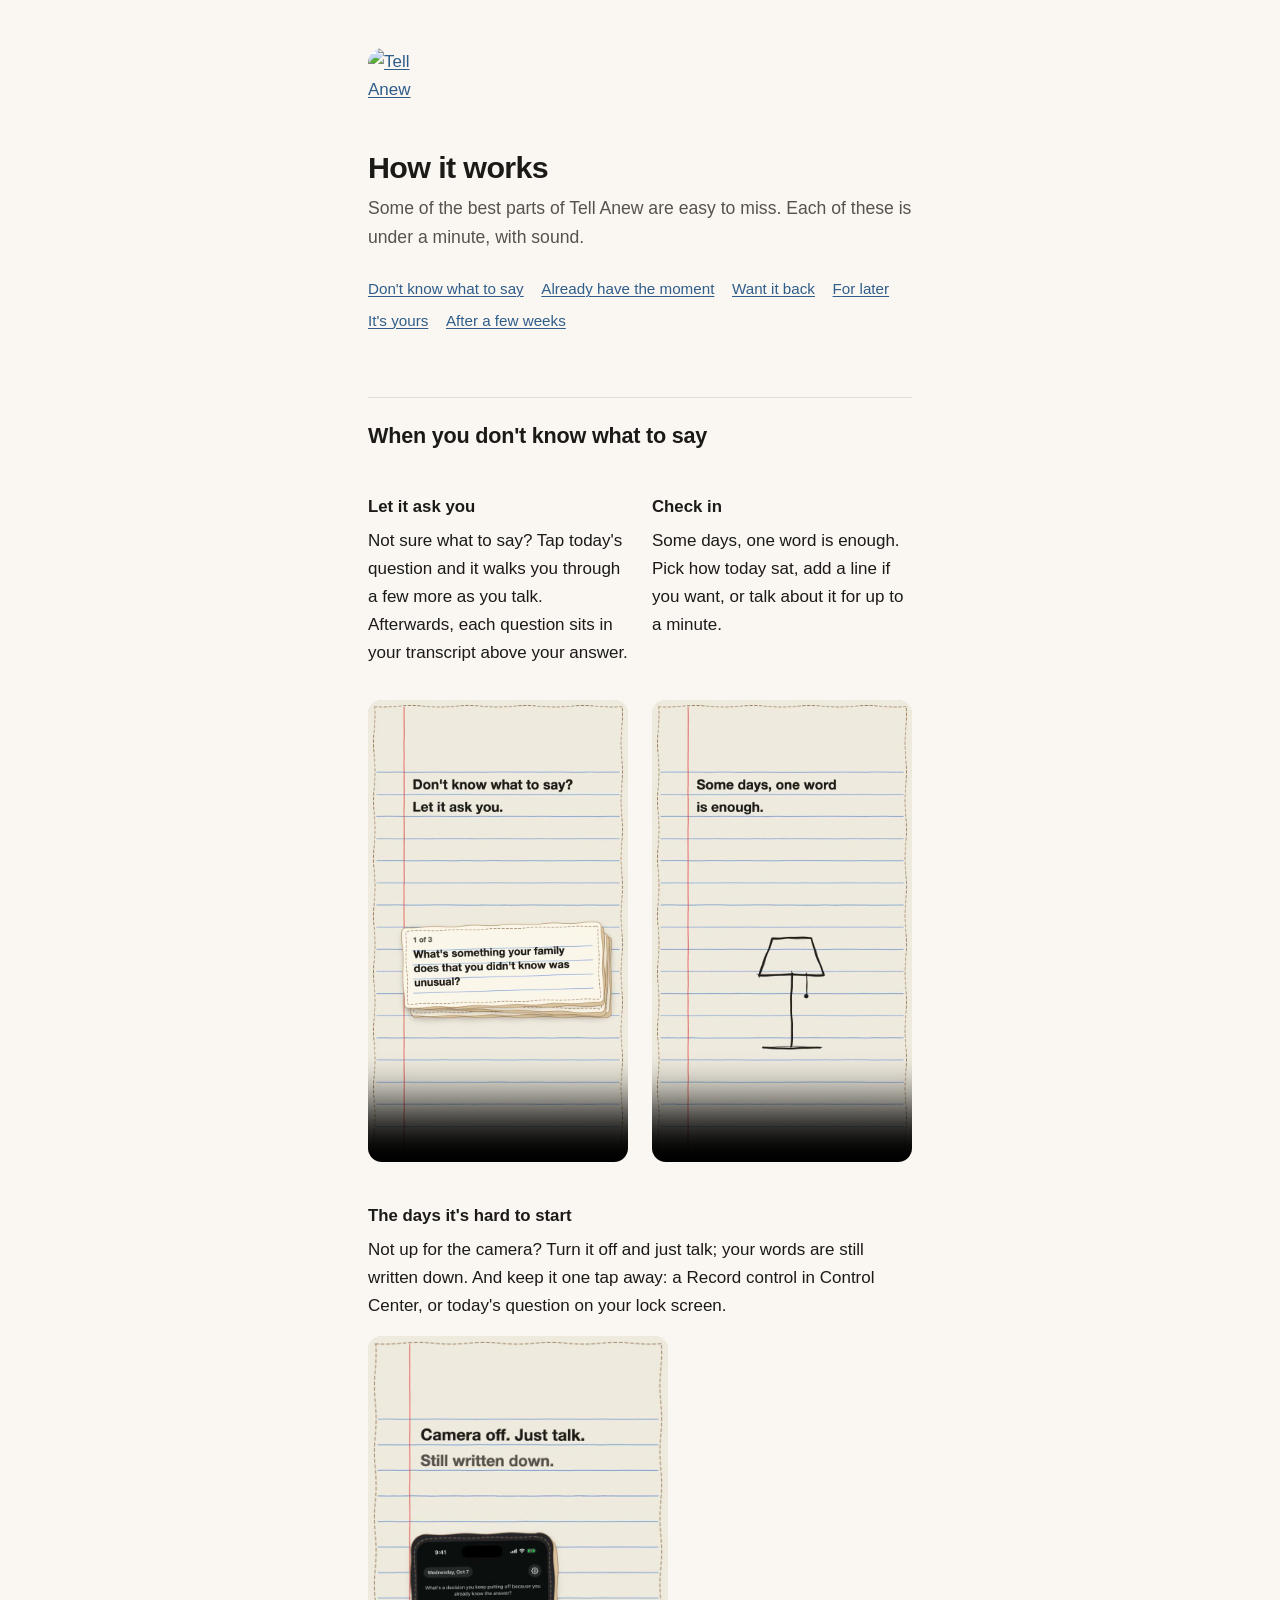
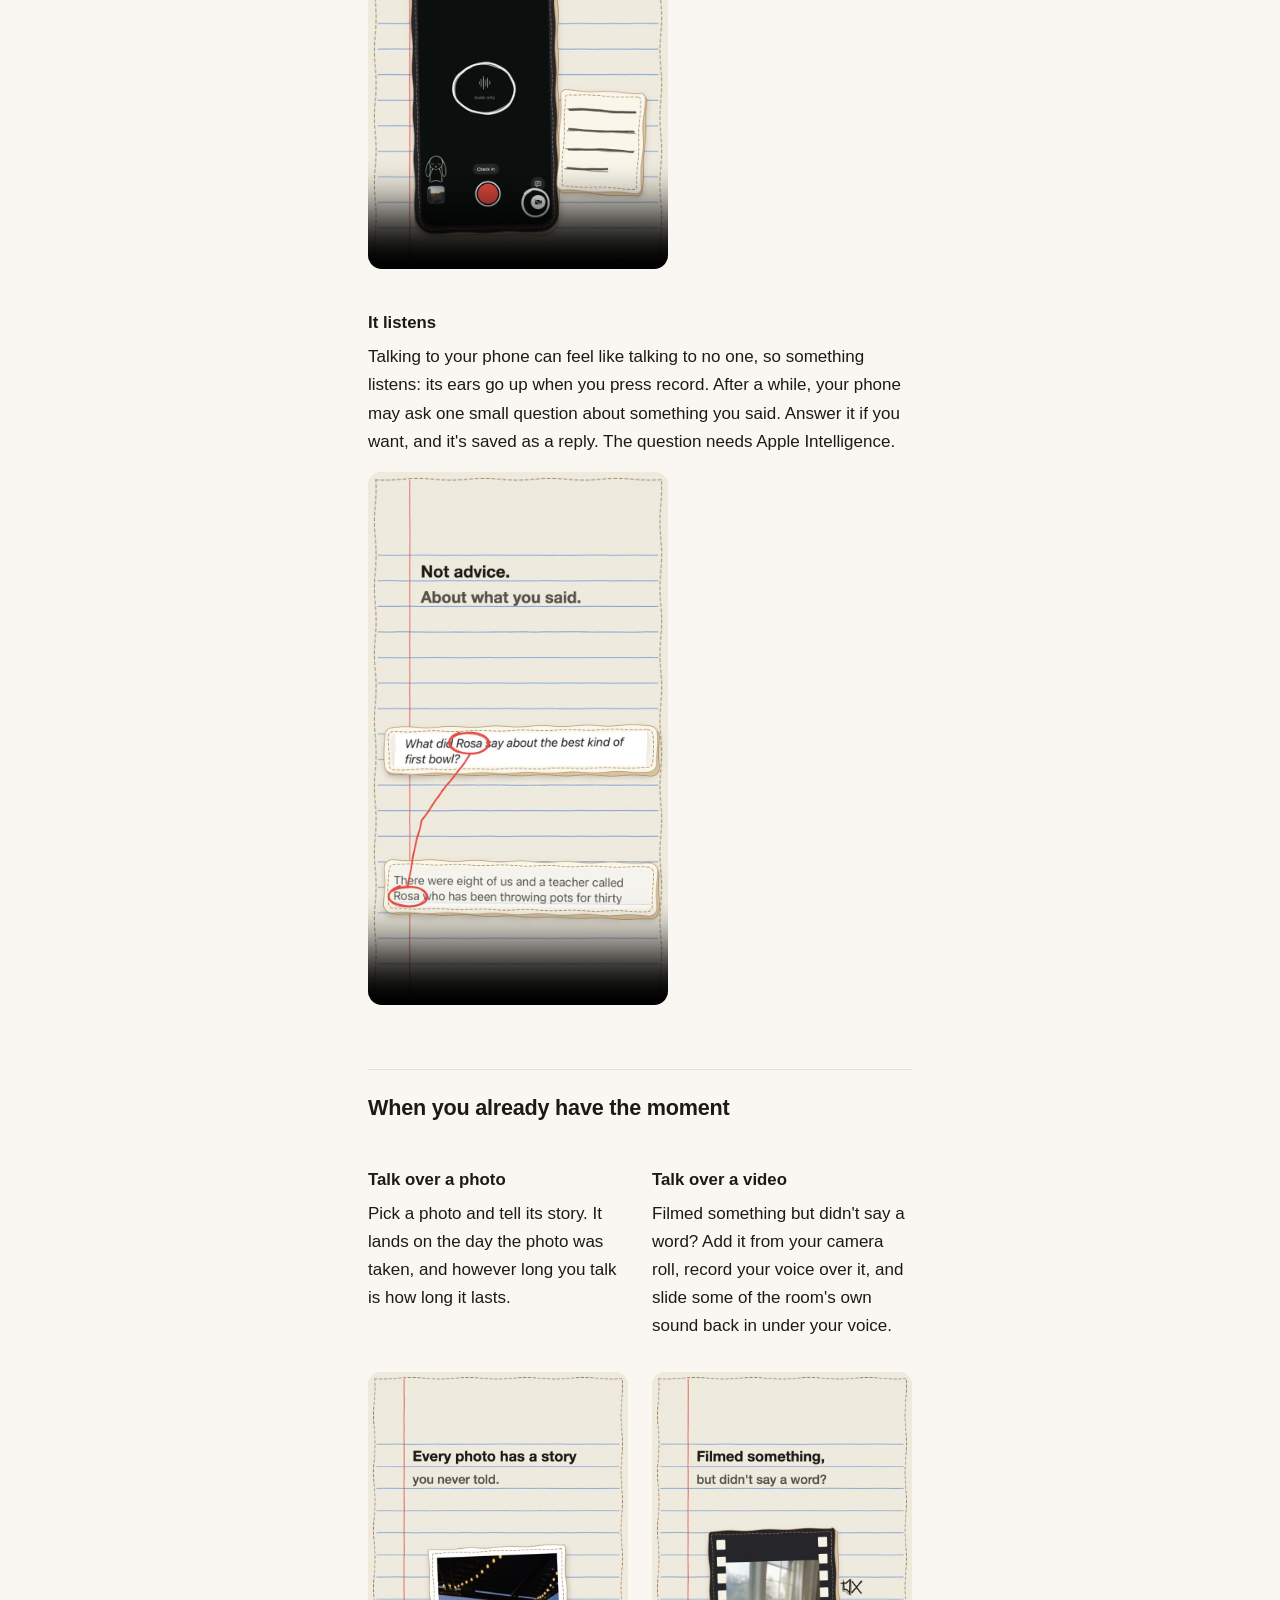
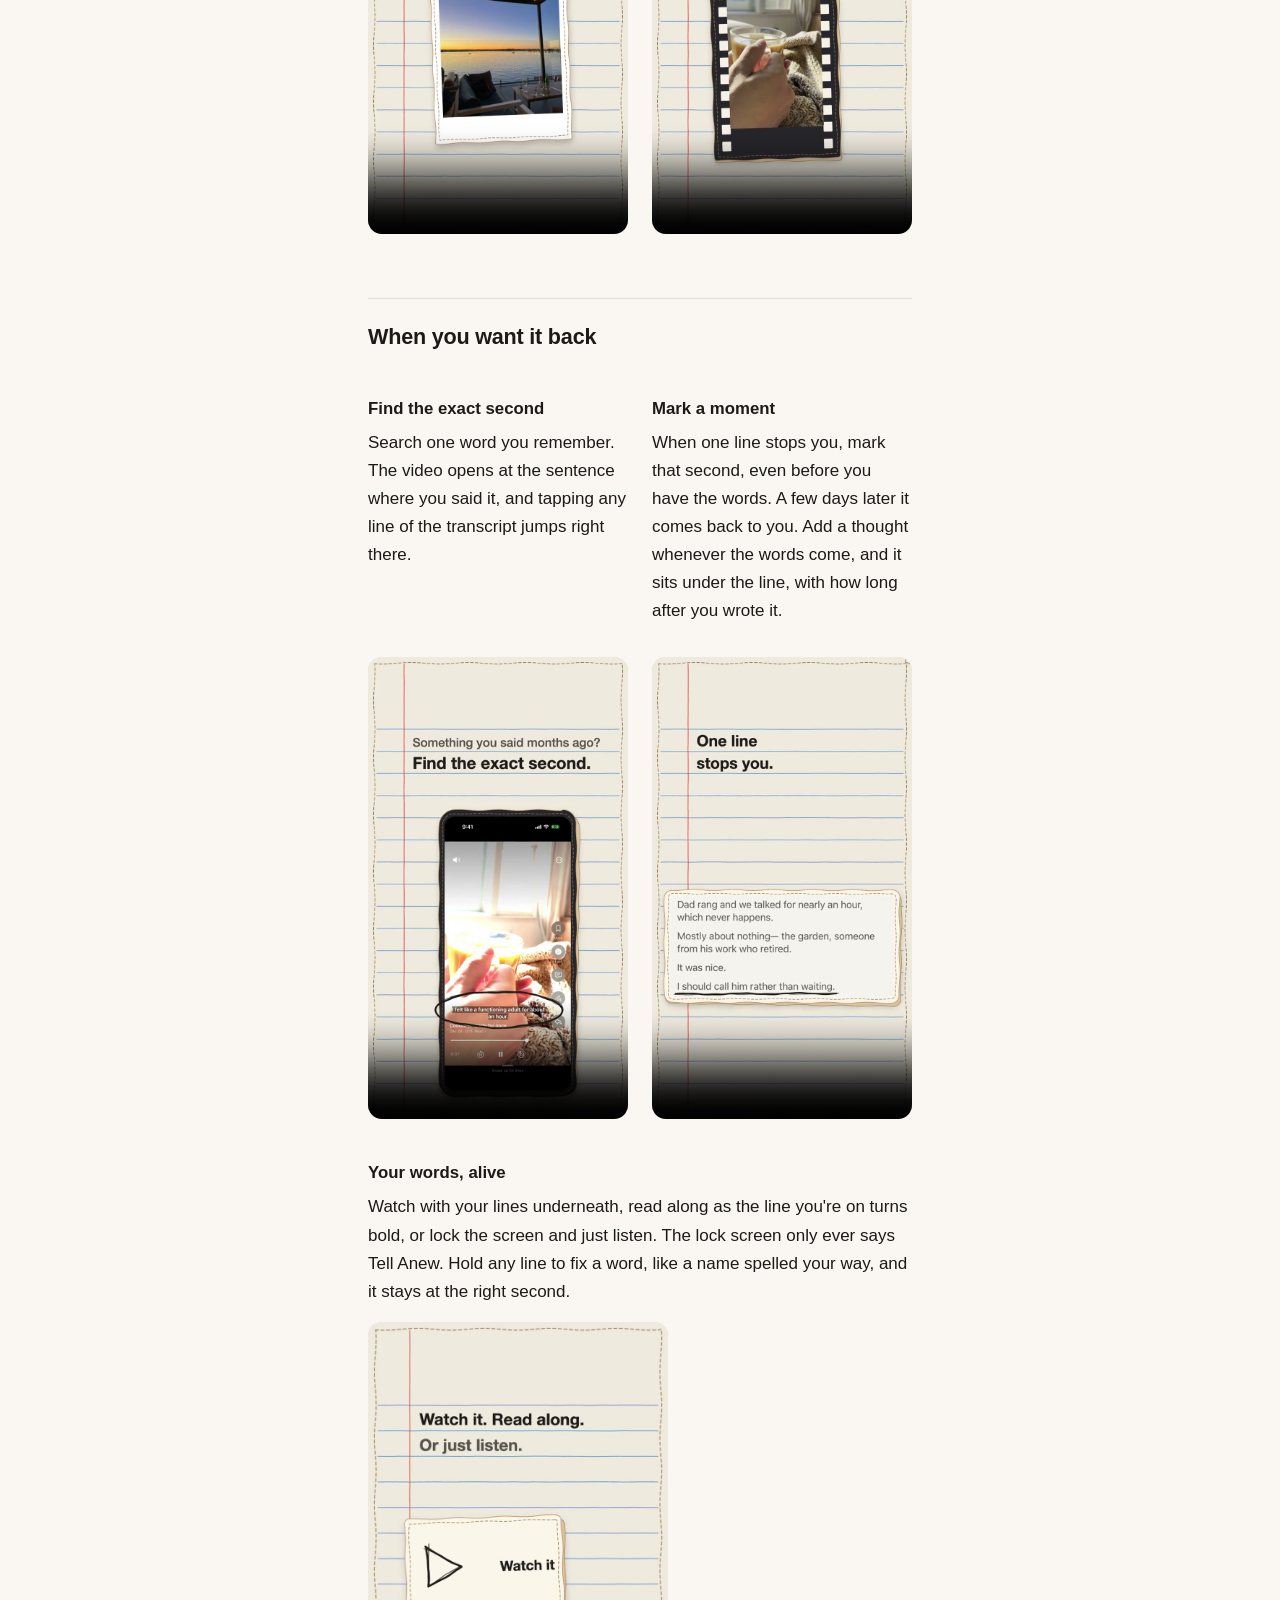
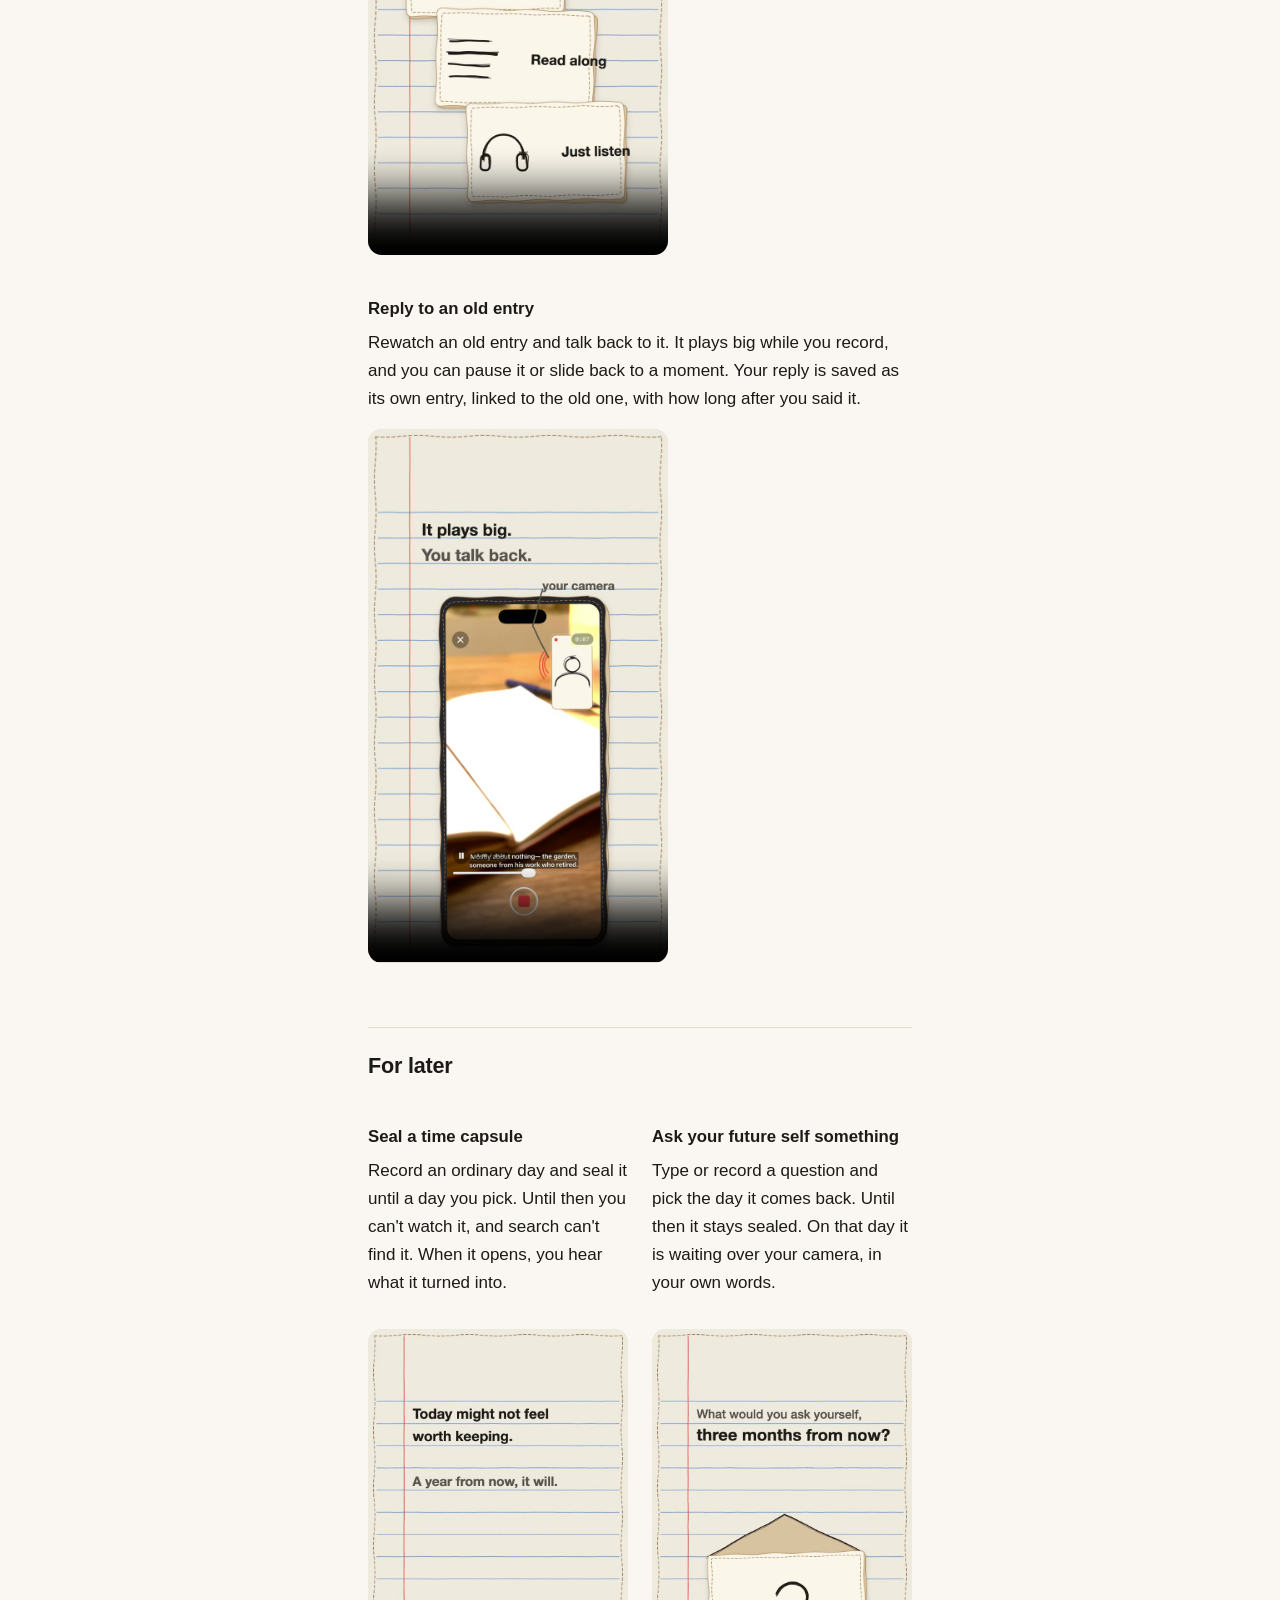
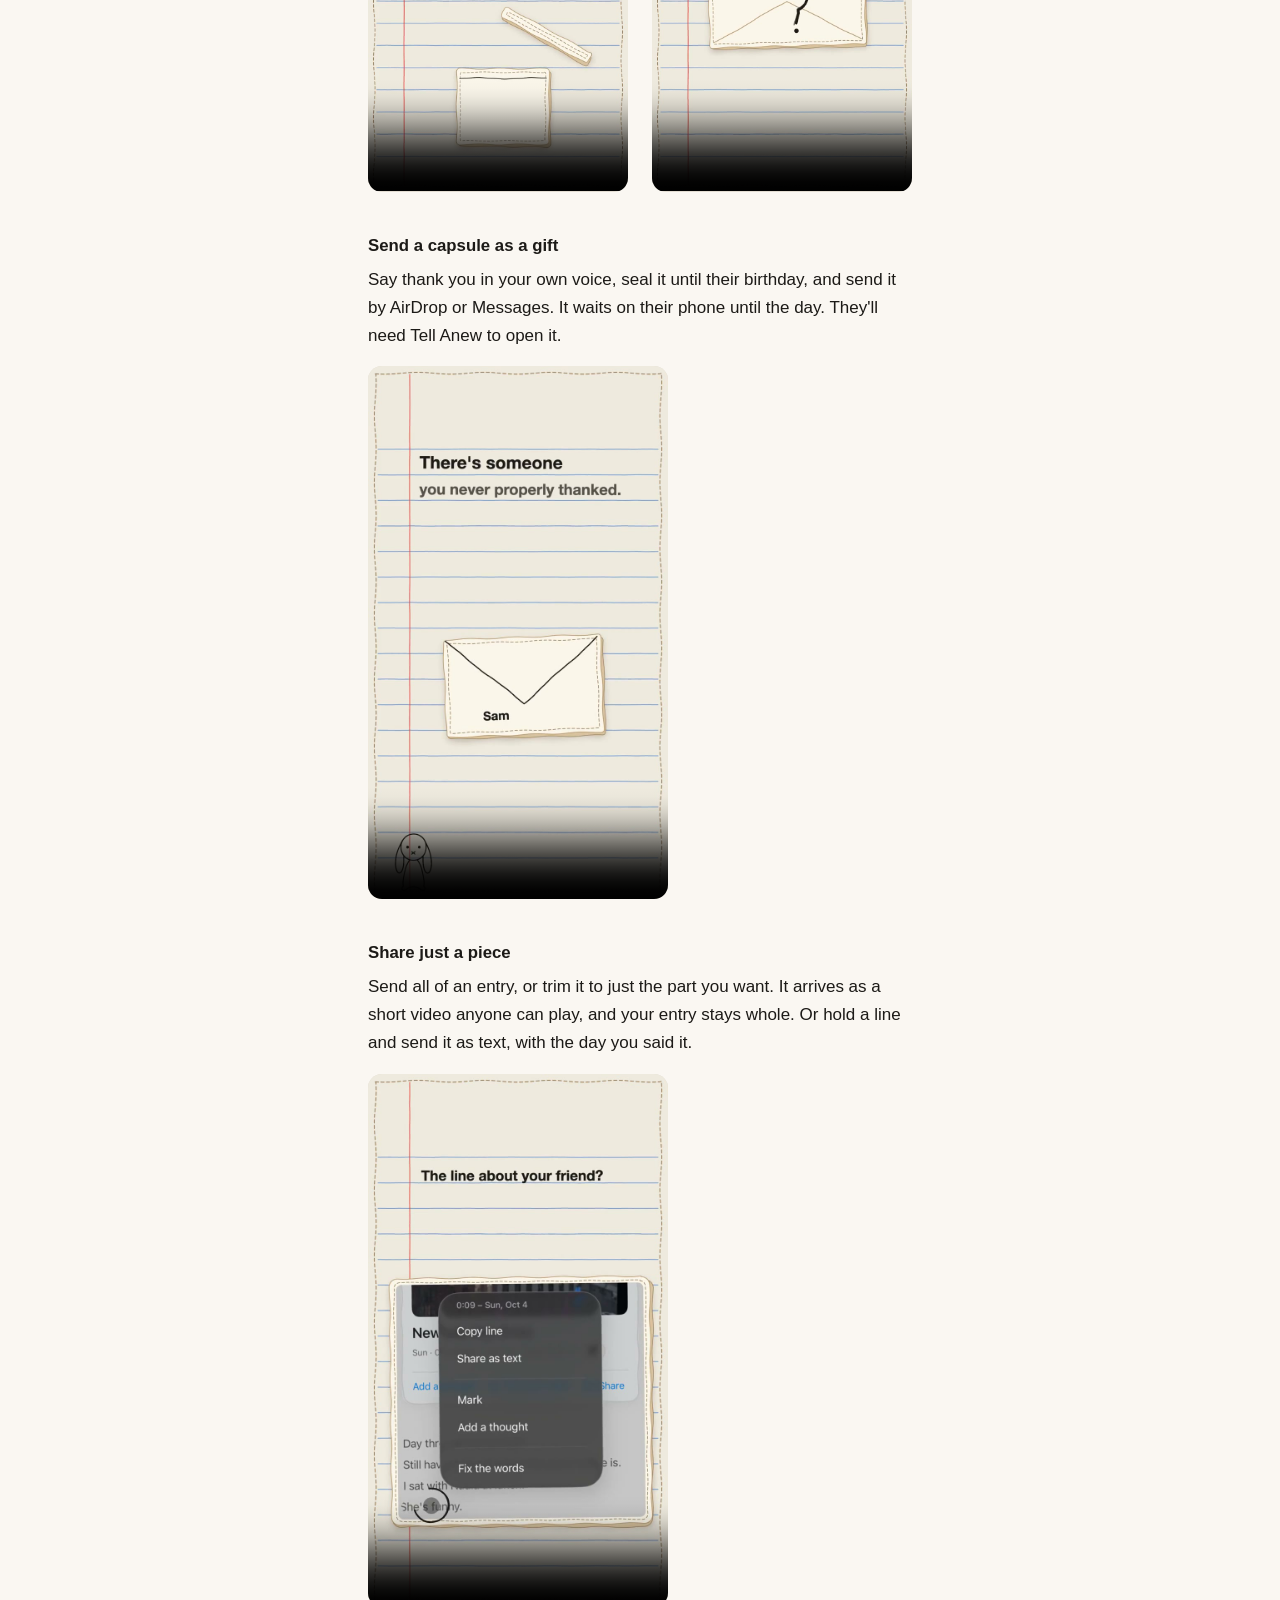
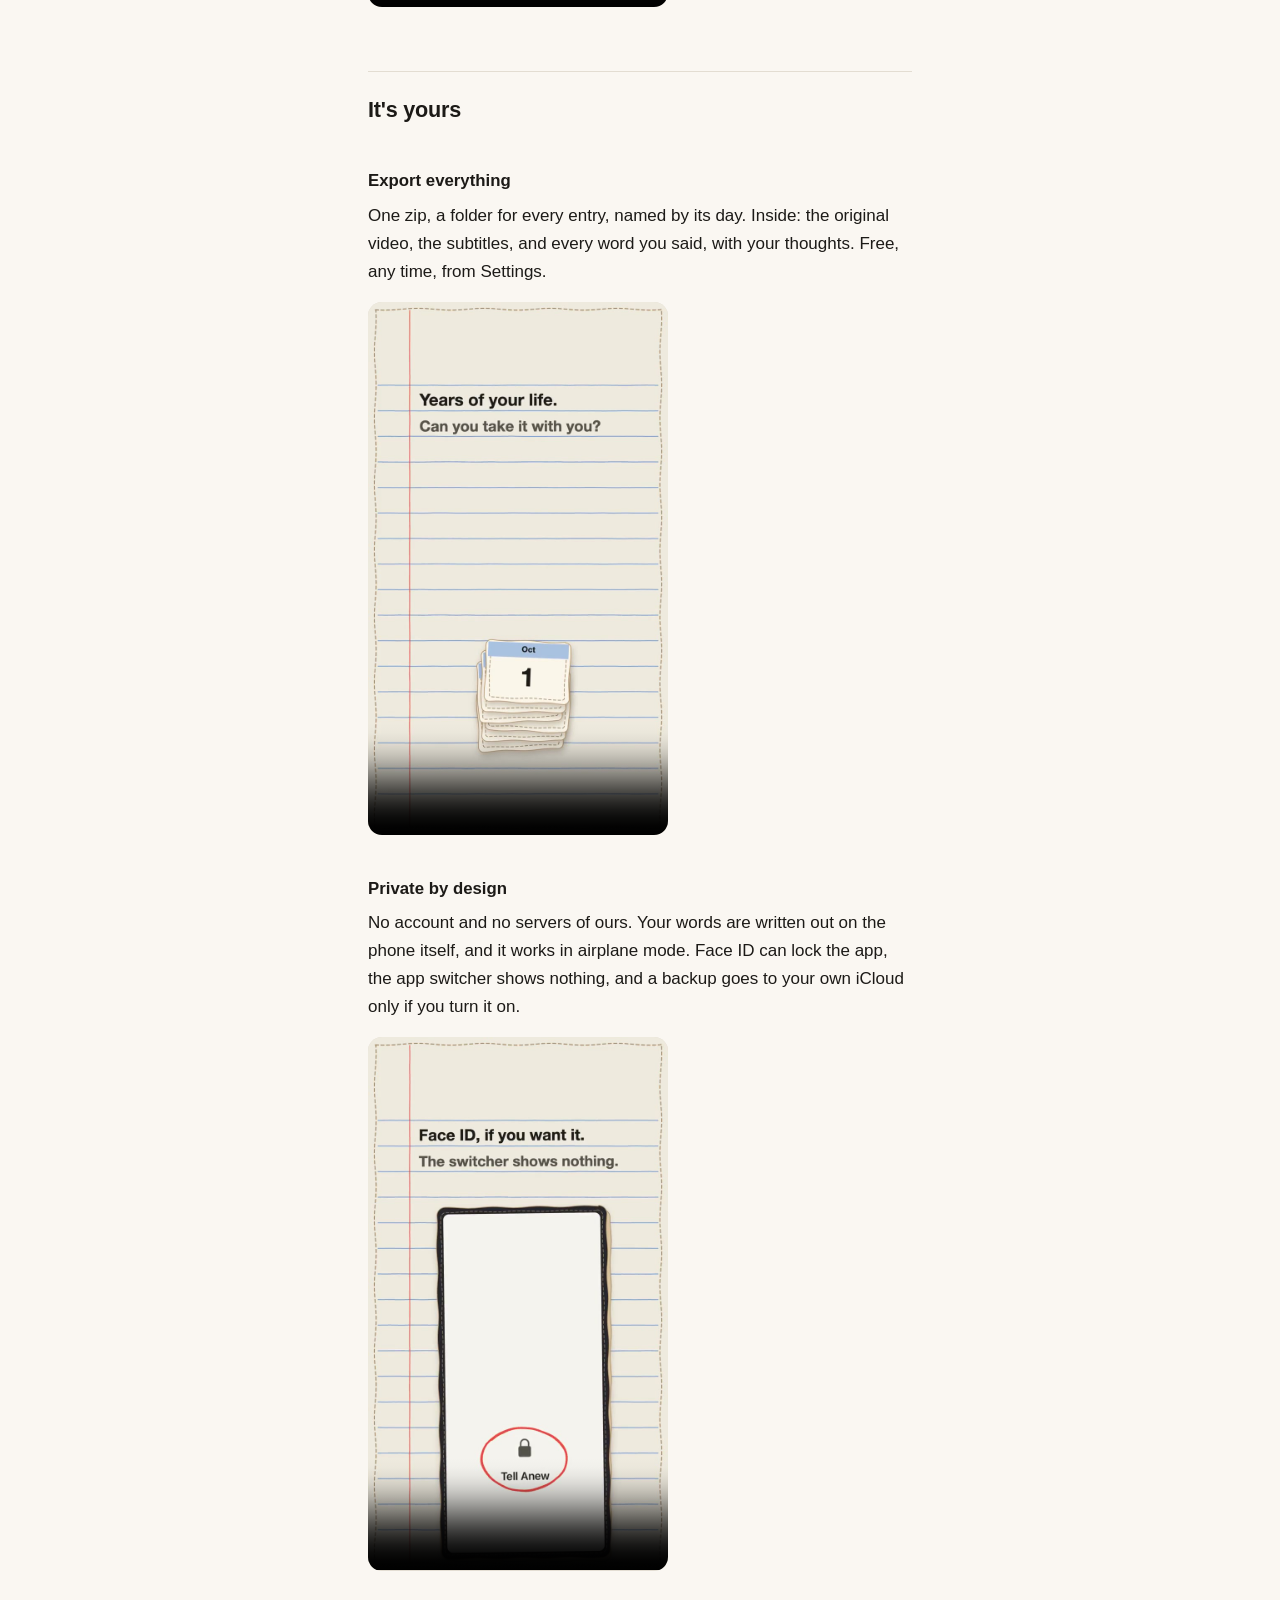
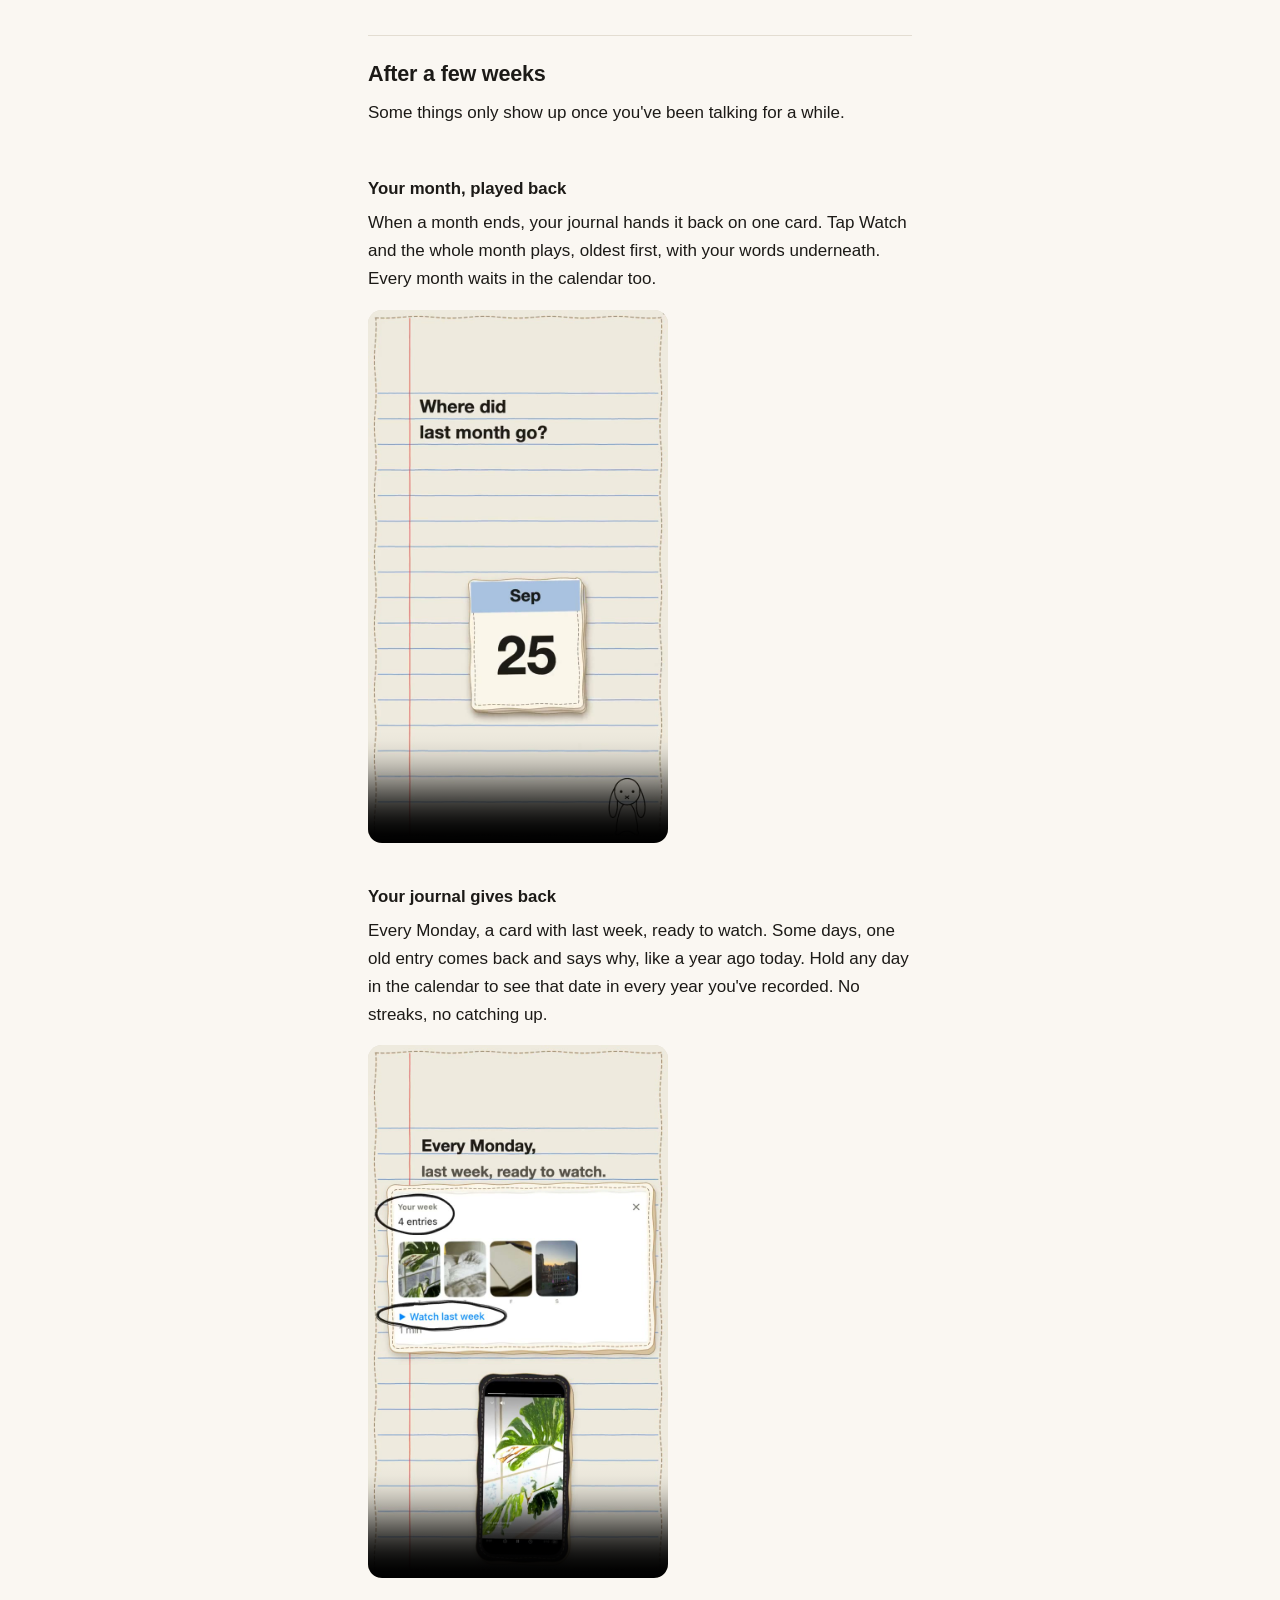
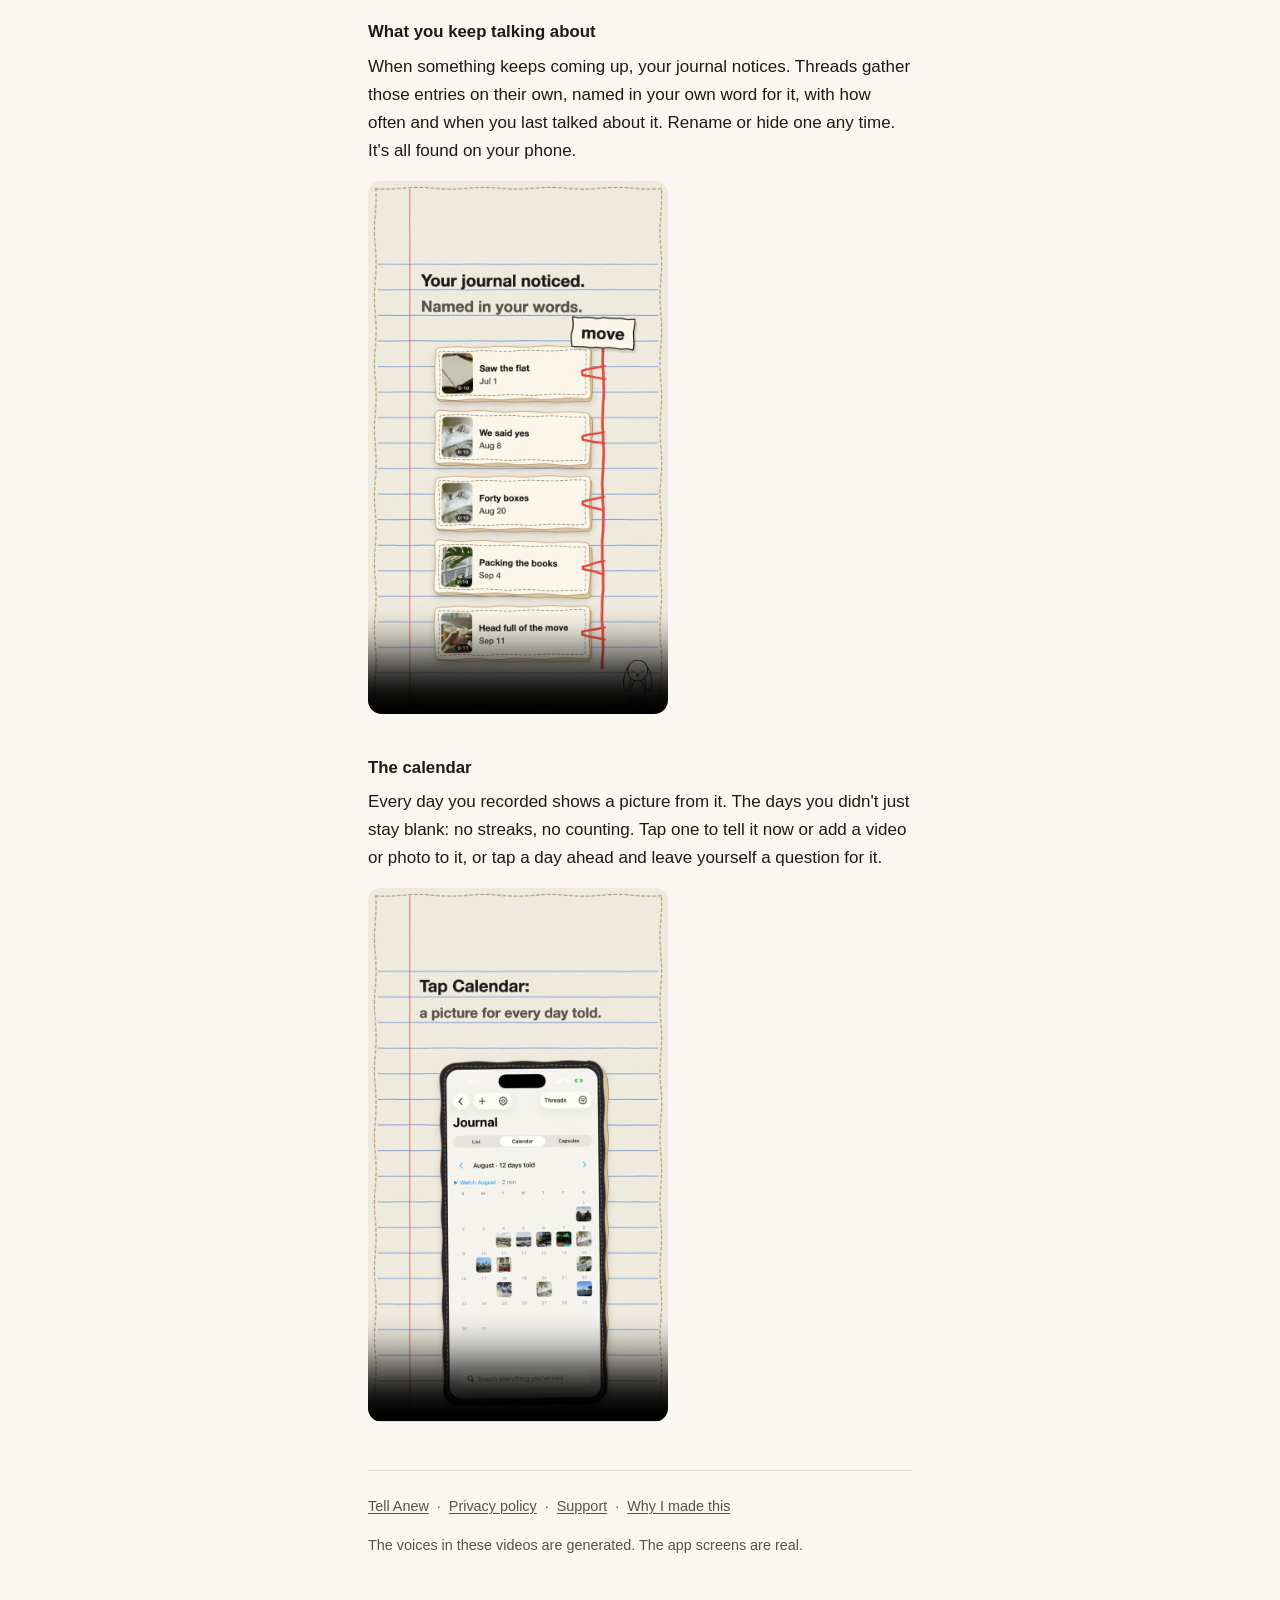
==== how-it-works/index.html @ bc2659b7 "How it works: twelve more videos, from time capsules to replying to an old entry Adds capsule, gift," ====
<!DOCTYPE html>
<html lang="en">
<head>
<meta charset="utf-8">
<meta name="viewport" content="width=device-width, initial-scale=1">
<title>How it works: Tell Anew</title>
<meta name="description" content="Short videos showing what Tell Anew can do: search your own words, answer questions, check in, talk over photos and videos, and ask your future self something.">
<link rel="stylesheet" href="/style.css">
<link rel="icon" href="/icon.png">
<link rel="apple-touch-icon" href="/icon.png">
</head>
<body>

<header class="site">
  <a href="/"><img src="/icon.png" alt="Tell Anew"></a>
</header>

<main>

<h1>How it works</h1>

<p class="lede">Some of the best parts of Tell Anew are easy to miss. Each of
these is under a minute, with sound.</p>

<nav class="toc" aria-label="On this page">
  <a href="#say">Don't know what to say</a>
  <a href="#have">Already have the moment</a>
  <a href="#back">Want it back</a>
  <a href="#later">For later</a>
  <a href="#yours">It's yours</a>
  <a href="#weeks">After a few weeks</a>
</nav>

<section class="group" id="say">
<h2>When you don't know what to say</h2>
<div class="pair">
  <section class="feature" id="interview">
    <h3>Let it ask you</h3>
    <p>Not sure what to say? Tap today's question and it walks you through a few
  more as you talk. Afterwards, each question sits in your transcript above your
  answer.</p>
    <video controls playsinline preload="none" width="720" height="1280"
           poster="/how-it-works/v/interview.jpg">
      <source src="/how-it-works/v/interview.mp4" type="video/mp4">
      <track kind="captions" src="/how-it-works/v/interview.vtt" srclang="en" label="English">
    </video>
  </section>
  <section class="feature" id="check-in">
    <h3>Check in</h3>
    <p>Some days, one word is enough. Pick how today sat, add a line if you want,
  or talk about it for up to a minute.</p>
    <video controls playsinline preload="none" width="720" height="1280"
           poster="/how-it-works/v/check-in.jpg">
      <source src="/how-it-works/v/check-in.mp4" type="video/mp4">
      <track kind="captions" src="/how-it-works/v/check-in.vtt" srclang="en" label="English">
    </video>
  </section>
</div>
  <section class="feature" id="hard-days">
    <h3>The days it's hard to start</h3>
    <p>Not up for the camera? Turn it off and just talk; your words are still
    written down. And keep it one tap away: a Record control in Control Center,
    or today's question on your lock screen.</p>
    <video controls playsinline preload="none" width="720" height="1280"
           poster="/how-it-works/v/hard-days.jpg">
      <source src="/how-it-works/v/hard-days.mp4" type="video/mp4">
      <track kind="captions" src="/how-it-works/v/hard-days.vtt" srclang="en" label="English">
    </video>
  </section>
  <section class="feature" id="listens">
    <h3>It listens</h3>
    <p>Talking to your phone can feel like talking to no one, so something
    listens: its ears go up when you press record. After a while, your phone may
    ask one small question about something you said. Answer it if you want, and
    it's saved as a reply. The question needs Apple Intelligence.</p>
    <video controls playsinline preload="none" width="720" height="1280"
           poster="/how-it-works/v/listens.jpg">
      <source src="/how-it-works/v/listens.mp4" type="video/mp4">
      <track kind="captions" src="/how-it-works/v/listens.vtt" srclang="en" label="English">
    </video>
  </section>
</section>

<section class="group" id="have">
<h2>When you already have the moment</h2>
<div class="pair">
  <section class="feature" id="photo">
    <h3>Talk over a photo</h3>
    <p>Pick a photo and tell its story. It lands on the day the photo was taken,
  and however long you talk is how long it lasts.</p>
    <video controls playsinline preload="none" width="720" height="1280"
           poster="/how-it-works/v/photo.jpg">
      <source src="/how-it-works/v/photo.mp4" type="video/mp4">
      <track kind="captions" src="/how-it-works/v/photo.vtt" srclang="en" label="English">
    </video>
  </section>
  <section class="feature" id="video">
    <h3>Talk over a video</h3>
    <p>Filmed something but didn't say a word? Add it from your camera roll,
  record your voice over it, and slide some of the room's own sound back in
  under your voice.</p>
    <video controls playsinline preload="none" width="720" height="1280"
           poster="/how-it-works/v/video.jpg">
      <source src="/how-it-works/v/video.mp4" type="video/mp4">
      <track kind="captions" src="/how-it-works/v/video.vtt" srclang="en" label="English">
    </video>
  </section>
</div>
</section>

<section class="group" id="back">
<h2>When you want it back</h2>
<div class="pair">
  <section class="feature" id="search">
    <h3>Find the exact second</h3>
    <p>Search one word you remember. The video opens at the sentence where you
  said it, and tapping any line of the transcript jumps right there.</p>
    <video controls playsinline preload="none" width="720" height="1280"
           poster="/how-it-works/v/search.jpg">
      <source src="/how-it-works/v/search.mp4" type="video/mp4">
      <track kind="captions" src="/how-it-works/v/search.vtt" srclang="en" label="English">
    </video>
  </section>
  <section class="feature" id="mark">
    <h3>Mark a moment</h3>
    <p>When one line stops you, mark that second, even before you have the
    words. A few days later it comes back to you. Add a thought whenever the
    words come, and it sits under the line, with how long after you wrote it.</p>
    <video controls playsinline preload="none" width="720" height="1280"
           poster="/how-it-works/v/mark.jpg">
      <source src="/how-it-works/v/mark.mp4" type="video/mp4">
      <track kind="captions" src="/how-it-works/v/mark.vtt" srclang="en" label="English">
    </video>
  </section>
</div>
  <section class="feature" id="words">
    <h3>Your words, alive</h3>
    <p>Watch with your lines underneath, read along as the line you're on turns
    bold, or lock the screen and just listen. The lock screen only ever says
    Tell Anew. Hold any line to fix a word, like a name spelled your way, and
    it stays at the right second.</p>
    <video controls playsinline preload="none" width="720" height="1280"
           poster="/how-it-works/v/words.jpg">
      <source src="/how-it-works/v/words.mp4" type="video/mp4">
      <track kind="captions" src="/how-it-works/v/words.vtt" srclang="en" label="English">
    </video>
  </section>
  <section class="feature" id="reply">
    <h3>Reply to an old entry</h3>
    <p>Rewatch an old entry and talk back to it. It plays big while you
    record, and you can pause it or slide back to a moment. Your reply is saved
    as its own entry, linked to the old one, with how long after you said it.</p>
    <video controls playsinline preload="none" width="720" height="1280"
           poster="/how-it-works/v/reply.jpg">
      <source src="/how-it-works/v/reply.mp4" type="video/mp4">
      <track kind="captions" src="/how-it-works/v/reply.vtt" srclang="en" label="English">
    </video>
  </section>

</section>

<section class="group" id="later">
<h2>For later</h2>
<div class="pair">
  <section class="feature" id="capsule">
    <h3>Seal a time capsule</h3>
    <p>Record an ordinary day and seal it until a day you pick. Until then you can't watch it, and search can't find it. When it opens, you hear what it turned into.</p>
    <video controls playsinline preload="none" width="720" height="1280"
           poster="/how-it-works/v/capsule.jpg">
      <source src="/how-it-works/v/capsule.mp4" type="video/mp4">
      <track kind="captions" src="/how-it-works/v/capsule.vtt" srclang="en" label="English">
    </video>
  </section>
  <section class="feature" id="future">
    <h3>Ask your future self something</h3>
    <p>Type or record a question and pick the day it comes back. Until then it
  stays sealed. On that day it is waiting over your camera, in your own
  words.</p>
    <video controls playsinline preload="none" width="720" height="1280"
           poster="/how-it-works/v/future-question.jpg">
      <source src="/how-it-works/v/future-question.mp4" type="video/mp4">
      <track kind="captions" src="/how-it-works/v/future-question.vtt" srclang="en" label="English">
    </video>
  </section>
</div>
  <section class="feature" id="gift">
    <h3>Send a capsule as a gift</h3>
    <p>Say thank you in your own voice, seal it until their birthday, and send it by AirDrop or Messages. It waits on their phone until the day. They'll need Tell Anew to open it.</p>
    <video controls playsinline preload="none" width="720" height="1280"
           poster="/how-it-works/v/gift.jpg">
      <source src="/how-it-works/v/gift.mp4" type="video/mp4">
      <track kind="captions" src="/how-it-works/v/gift.vtt" srclang="en" label="English">
    </video>
  </section>
  <section class="feature" id="share">
    <h3>Share just a piece</h3>
    <p>Send all of an entry, or trim it to just the part you want. It arrives
    as a short video anyone can play, and your entry stays whole. Or hold a
    line and send it as text, with the day you said it.</p>
    <video controls playsinline preload="none" width="720" height="1280"
           poster="/how-it-works/v/share.jpg">
      <source src="/how-it-works/v/share.mp4" type="video/mp4">
      <track kind="captions" src="/how-it-works/v/share.vtt" srclang="en" label="English">
    </video>
  </section>

</section>

<section class="group" id="yours">
<h2>It's yours</h2>
  <section class="feature" id="export">
    <h3>Export everything</h3>
    <p>One zip, a folder for every entry, named by its day. Inside: the original
    video, the subtitles, and every word you said, with your thoughts. Free, any
    time, from Settings.</p>
    <video controls playsinline preload="none" width="720" height="1280"
           poster="/how-it-works/v/export.jpg">
      <source src="/how-it-works/v/export.mp4" type="video/mp4">
      <track kind="captions" src="/how-it-works/v/export.vtt" srclang="en" label="English">
    </video>
  </section>
  <section class="feature" id="private">
    <h3>Private by design</h3>
    <p>No account and no servers of ours. Your words are written out on the
    phone itself, and it works in airplane mode. Face ID can lock the app, the
    app switcher shows nothing, and a backup goes to your own iCloud only if you
    turn it on.</p>
    <video controls playsinline preload="none" width="720" height="1280"
           poster="/how-it-works/v/private.jpg">
      <source src="/how-it-works/v/private.mp4" type="video/mp4">
      <track kind="captions" src="/how-it-works/v/private.vtt" srclang="en" label="English">
    </video>
  </section>
</section>

<section class="group" id="weeks">
<h2>After a few weeks</h2>
<p>Some things only show up once you've been talking for a while.</p>
  <section class="feature" id="month">
    <h3>Your month, played back</h3>
    <p>When a month ends, your journal hands it back on one card. Tap Watch and
    the whole month plays, oldest first, with your words underneath. Every
    month waits in the calendar too.</p>
    <video controls playsinline preload="none" width="720" height="1280"
           poster="/how-it-works/v/month.jpg">
      <source src="/how-it-works/v/month.mp4" type="video/mp4">
      <track kind="captions" src="/how-it-works/v/month.vtt" srclang="en" label="English">
    </video>
  </section>
  <section class="feature" id="gives-back">
    <h3>Your journal gives back</h3>
    <p>Every Monday, a card with last week, ready to watch. Some days, one old
    entry comes back and says why, like a year ago today. Hold any day in the
    calendar to see that date in every year you've recorded. No streaks, no
    catching up.</p>
    <video controls playsinline preload="none" width="720" height="1280"
           poster="/how-it-works/v/gives-back.jpg">
      <source src="/how-it-works/v/gives-back.mp4" type="video/mp4">
      <track kind="captions" src="/how-it-works/v/gives-back.vtt" srclang="en" label="English">
    </video>
  </section>
  <section class="feature" id="threads">
    <h3>What you keep talking about</h3>
    <p>When something keeps coming up, your journal notices. Threads gather
    those entries on their own, named in your own word for it, with how often
    and when you last talked about it. Rename or hide one any time. It's all
    found on your phone.</p>
    <video controls playsinline preload="none" width="720" height="1280"
           poster="/how-it-works/v/threads.jpg">
      <source src="/how-it-works/v/threads.mp4" type="video/mp4">
      <track kind="captions" src="/how-it-works/v/threads.vtt" srclang="en" label="English">
    </video>
  </section>
  <section class="feature" id="calendar">
    <h3>The calendar</h3>
    <p>Every day you recorded shows a picture from it. The days you didn't just
    stay blank: no streaks, no counting. Tap one to tell it now or add a video
    or photo to it, or tap a day ahead and leave yourself a question for it.</p>
    <video controls playsinline preload="none" width="720" height="1280"
           poster="/how-it-works/v/calendar.jpg">
      <source src="/how-it-works/v/calendar.mp4" type="video/mp4">
      <track kind="captions" src="/how-it-works/v/calendar.vtt" srclang="en" label="English">
    </video>
  </section>
</section>

<hr>

</main>

<footer>
  <p><a href="/">Tell Anew</a> &nbsp;·&nbsp;
     <a href="/privacy">Privacy policy</a> &nbsp;·&nbsp;
     <a href="/support">Support</a> &nbsp;·&nbsp;
     <a href="/why">Why I made this</a></p>
  <p>The voices in these videos are generated. The app screens are real.</p>
</footer>

</body>
</html>
---- style.css ----
/* Tellanew site. Warm paper, system fonts, no dependencies, no tracking.
   Deliberately matches the app's own aesthetic (DESIGN.md): system type,
   paper ground, red reserved for recording and used nowhere here. */

:root {
  --paper: #faf7f2;
  --ink: #1c1a17;
  --ink-soft: #57524a;
  --rule: #e3ddd2;
  --link: #2f5d8a;
  --bezel: #1c1a17;
}

@media (prefers-color-scheme: dark) {
  :root {
    --paper: #171614;
    --ink: #ece7de;
    --ink-soft: #a29a8d;
    --rule: #302d28;
    --link: #8fb6dd;
    --bezel: #45403a;
  }
}

* { box-sizing: border-box; }

html {
  -webkit-text-size-adjust: 100%;
}

body {
  margin: 0;
  padding: 0 1.5rem 5rem;
  background: var(--paper);
  color: var(--ink);
  font: 17px/1.65 -apple-system, BlinkMacSystemFont, "Segoe UI", Roboto,
    Helvetica, Arial, sans-serif;
}

main {
  max-width: 34rem;
  margin: 0 auto;
}

header.site {
  max-width: 34rem;
  margin: 0 auto;
  padding: 3rem 0 2rem;
}

header.site img {
  width: 68px;
  height: 68px;
  border-radius: 15px;
  display: block;
}

header.site .wordmark {
  margin: 1rem 0 0;
  font-size: 1.5rem;
  font-weight: 600;
  letter-spacing: -0.01em;
}

header.site .tagline {
  margin: 0.25rem 0 0;
  color: var(--ink-soft);
}

h1 {
  font-size: 1.9rem;
  line-height: 1.25;
  letter-spacing: -0.02em;
  margin: 0 0 0.5rem;
}

h2 {
  font-size: 1.15rem;
  margin: 2.5rem 0 0.5rem;
  letter-spacing: -0.01em;
}

p, ul { margin: 0 0 1rem; }

ul { padding-left: 1.25rem; }

li { margin-bottom: 0.4rem; }

a {
  color: var(--link);
  text-decoration-thickness: 1px;
  text-underline-offset: 2px;
}

.meta {
  color: var(--ink-soft);
  font-size: 0.9rem;
  margin-bottom: 2rem;
}

.lede {
  font-size: 1.1rem;
  color: var(--ink-soft);
}

hr {
  border: 0;
  border-top: 1px solid var(--rule);
  margin: 3rem 0 1.5rem;
}

footer {
  max-width: 34rem;
  margin: 0 auto;
  color: var(--ink-soft);
  font-size: 0.9rem;
}

footer a { color: var(--ink-soft); }

.points {
  list-style: none;
  padding: 0;
  margin: 1.5rem 0;
}

.points li {
  padding: 0.6rem 0;
  border-top: 1px solid var(--rule);
}

.points li:last-child {
  border-bottom: 1px solid var(--rule);
}

/* How it works: one short video per feature, shown at phone size. */
.toc {
  display: flex;
  flex-wrap: wrap;
  gap: 0.4rem 1.1rem;
  margin: 1.5rem 0 0.5rem;
  font-size: 0.95rem;
}

.feature {
  padding-top: 1rem;
  scroll-margin-top: 1rem;
}

.feature video {
  display: block;
  width: 100%;
  max-width: 300px;
  height: auto;
  aspect-ratio: 9 / 16;
  border-radius: 14px;
  background: var(--rule);
  margin: 1rem 0 0.5rem;
}

/* Home page. The loop plays on its own, silently; anyone who asks their
   device for less motion gets the still instead. No script involved. */
header.site.brand {
  display: flex;
  align-items: center;
  gap: 0.75rem;
  padding-bottom: 1.5rem;
}

header.site.brand img {
  width: 44px;
  height: 44px;
  border-radius: 10px;
}

header.site.brand .wordmark {
  margin: 0;
  font-size: 1.2rem;
}

.hero h1 {
  font-size: 2.2rem;
}

.loop {
  width: 100%;
  max-width: 240px;
  margin: 1.75rem 0 1.5rem;
}

.loop video,
.loop img {
  display: block;
  width: 100%;
  height: auto;
  aspect-ratio: 480 / 1044;
  border-radius: 30px;
  border: 6px solid var(--bezel);
  background: var(--rule);
}

.loop img { display: none; }

@media (prefers-reduced-motion: reduce) {
  .loop video { display: none; }
  .loop img { display: block; }
}

.button {
  display: inline-block;
  background: var(--ink);
  color: var(--paper);
  font-weight: 650;
  text-decoration: none;
  border-radius: 999px;
  padding: 0.7rem 1.6rem;
}

.button:hover,
.button:focus-visible {
  opacity: 0.85;
}

.fine {
  color: var(--ink-soft);
  font-size: 0.9rem;
}

.intro video {
  display: block;
  width: 100%;
  max-width: 300px;
  height: auto;
  aspect-ratio: 9 / 16;
  border-radius: 14px;
  background: var(--rule);
  margin: 0.75rem 0 0.5rem;
}

.tiles {
  list-style: none;
  padding: 0;
  margin: 0.75rem 0 1rem;
  display: grid;
  grid-template-columns: repeat(3, minmax(0, 1fr));
  gap: 0.75rem;
}

.tiles a {
  display: block;
  font-size: 0.9rem;
  font-weight: 600;
  line-height: 1.3;
  text-decoration: none;
}

.tiles img {
  display: block;
  width: 100%;
  height: auto;
  aspect-ratio: 9 / 16;
  object-fit: cover;
  border-radius: 10px;
  background: var(--rule);
  margin-bottom: 0.4rem;
}

/* How it works, grouped by moment: two videos side by side where they fit. */
.group {
  padding-top: 0.5rem;
  scroll-margin-top: 1rem;
}

.group h3 {
  font-size: 1.05rem;
  margin: 1rem 0 0.4rem;
}

.pair {
  display: grid;
  grid-template-columns: minmax(0, 1fr);
  gap: 0 1.5rem;
}

@media (min-width: 640px) {
  .pair { grid-template-columns: repeat(2, minmax(0, 1fr)); }
}

@media (min-width: 640px) {
  /* Line the two videos up even when one description runs longer. */
  .pair .feature {
    display: grid;
    grid-template-rows: subgrid;
    grid-row: span 3;
    align-content: start;
  }
}

.group > h2 {
  font-size: 1.35rem;
  margin-top: 3rem;
  padding-top: 1.25rem;
  border-top: 1px solid var(--rule);
}

/* Privacy you can check: a two-column ledger of what reaches us. */
.privacy h3 {
  font-size: 1.05rem;
  margin: 1.75rem 0 0.4rem;
}

.reach {
  display: grid;
  grid-template-columns: max-content 1fr;
  margin: 1rem 0 0;
}


.reach dt,
.reach dd {
  margin: 0;
  padding: 0.55rem 0;
  border-top: 1px solid var(--rule);
}

.reach dt { font-weight: 600; padding-right: 1.25rem; }

.reach dt:nth-last-of-type(1),
.reach dd:last-of-type {
  border-bottom: 1px solid var(--rule);
}

/* Real words from testers, used with their permission. */
.quote {
  margin: 2.5rem 0 0;
}

.quote + .quote {
  margin-top: 1.25rem;
}

.quote {
  padding: 0 0 0 1.1rem;
  border-left: 3px solid var(--rule);
}

.quote blockquote {
  margin: 0;
  font-size: 1.15rem;
  line-height: 1.5;
}

.quote blockquote p { margin: 0 0 0.4rem; }

.quote figcaption {
  color: var(--ink-soft);
  font-size: 0.9rem;
}
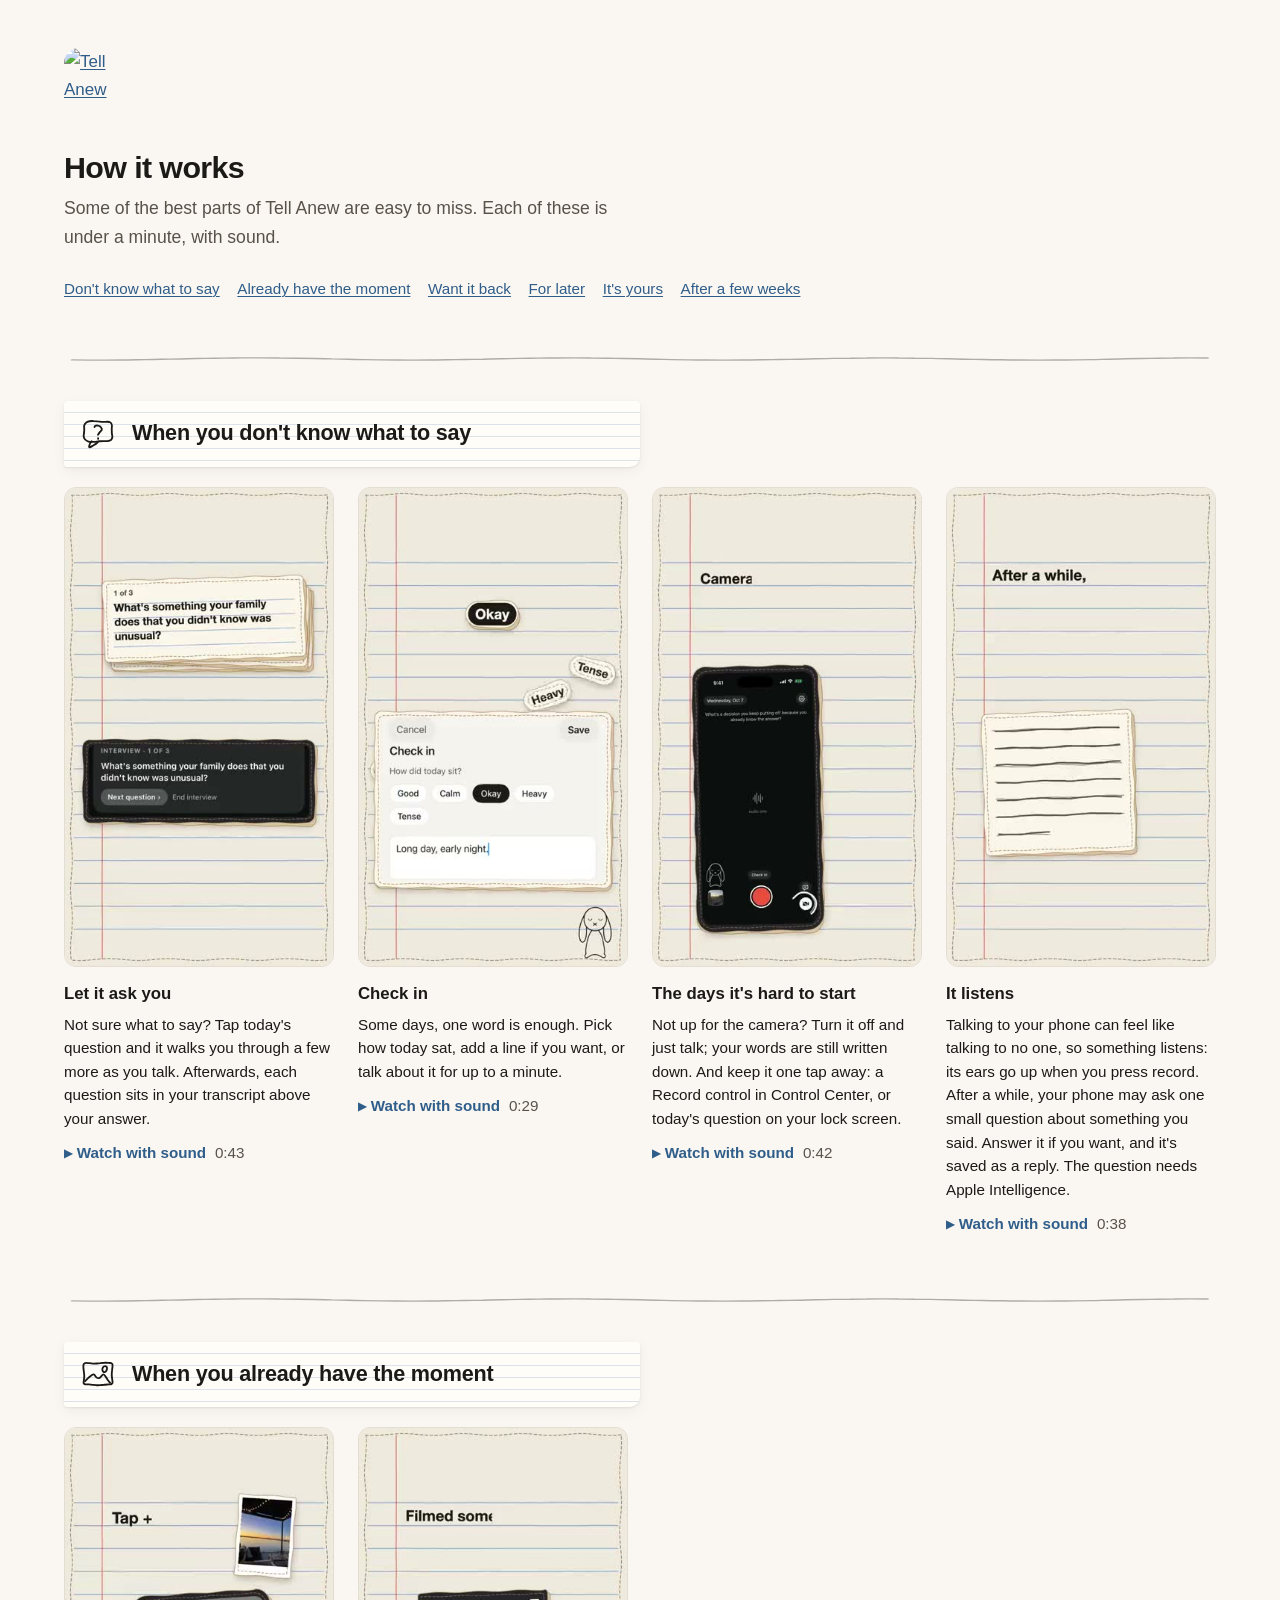
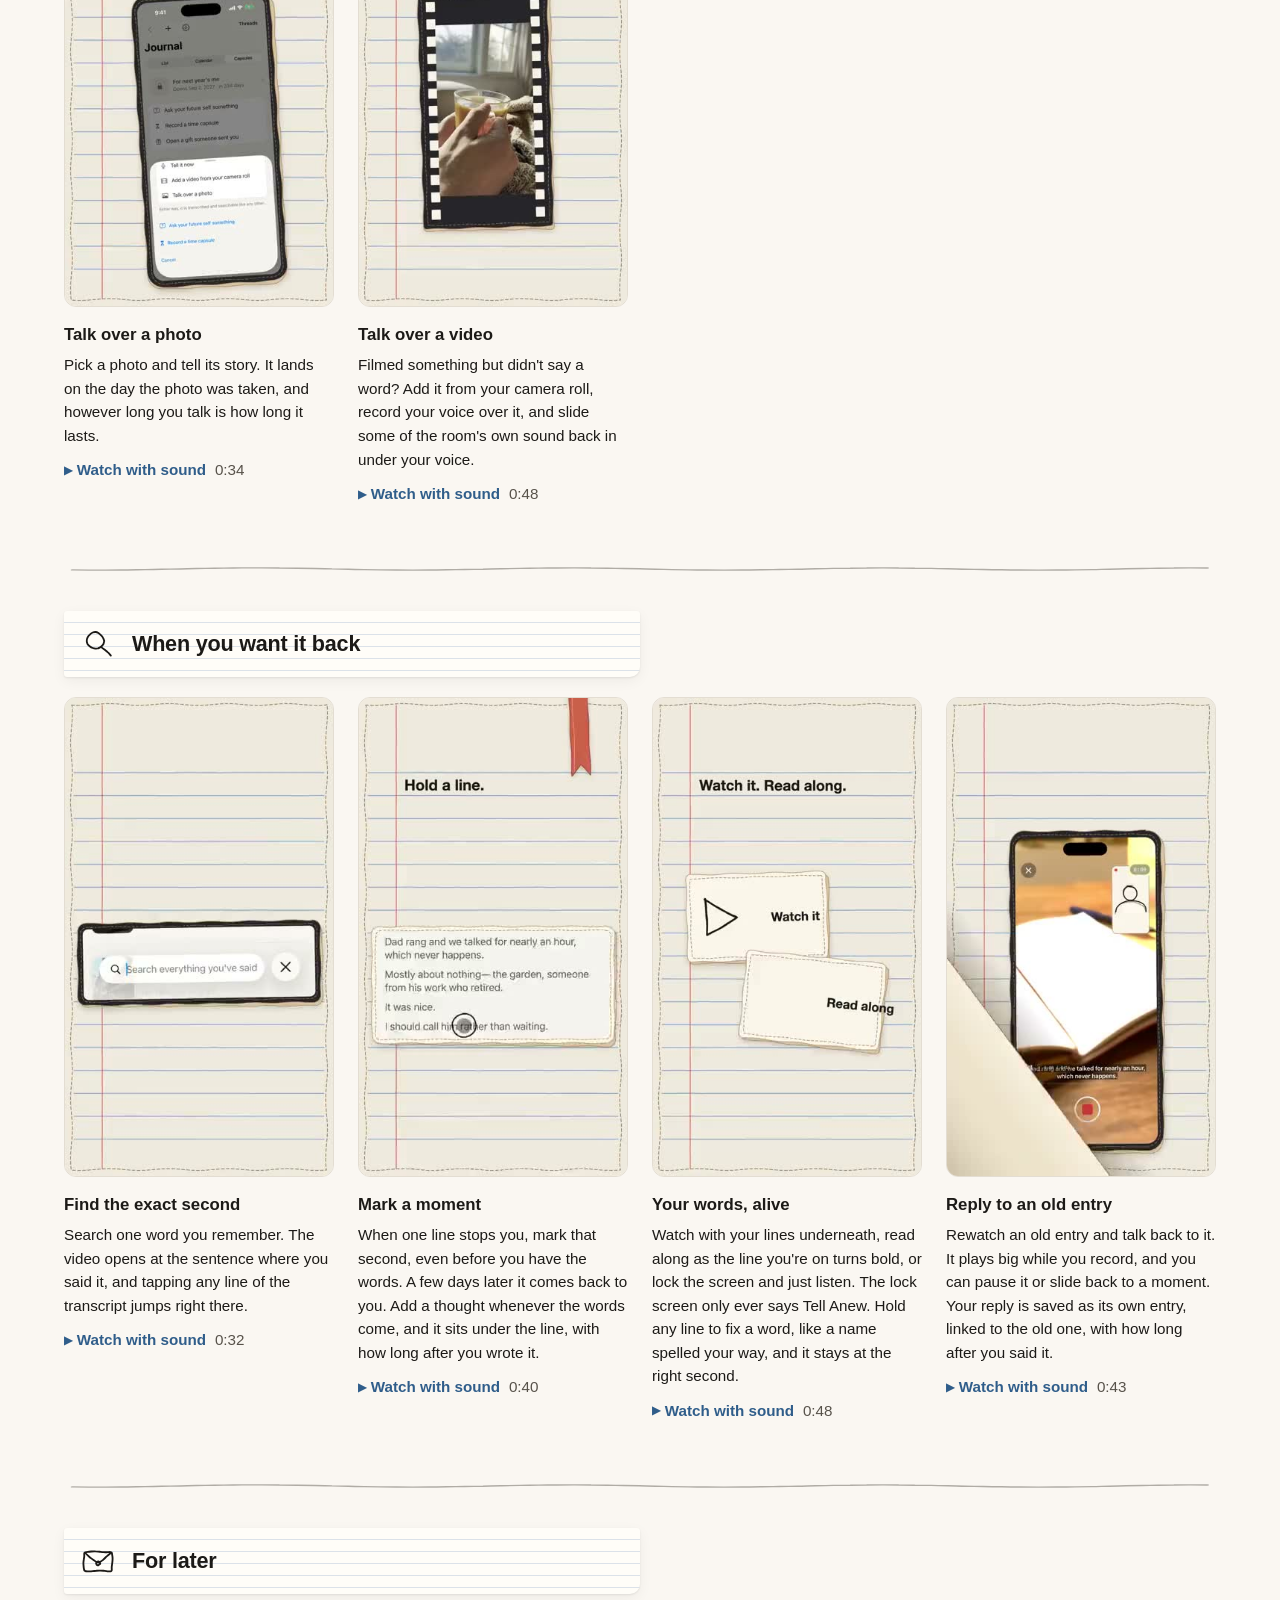
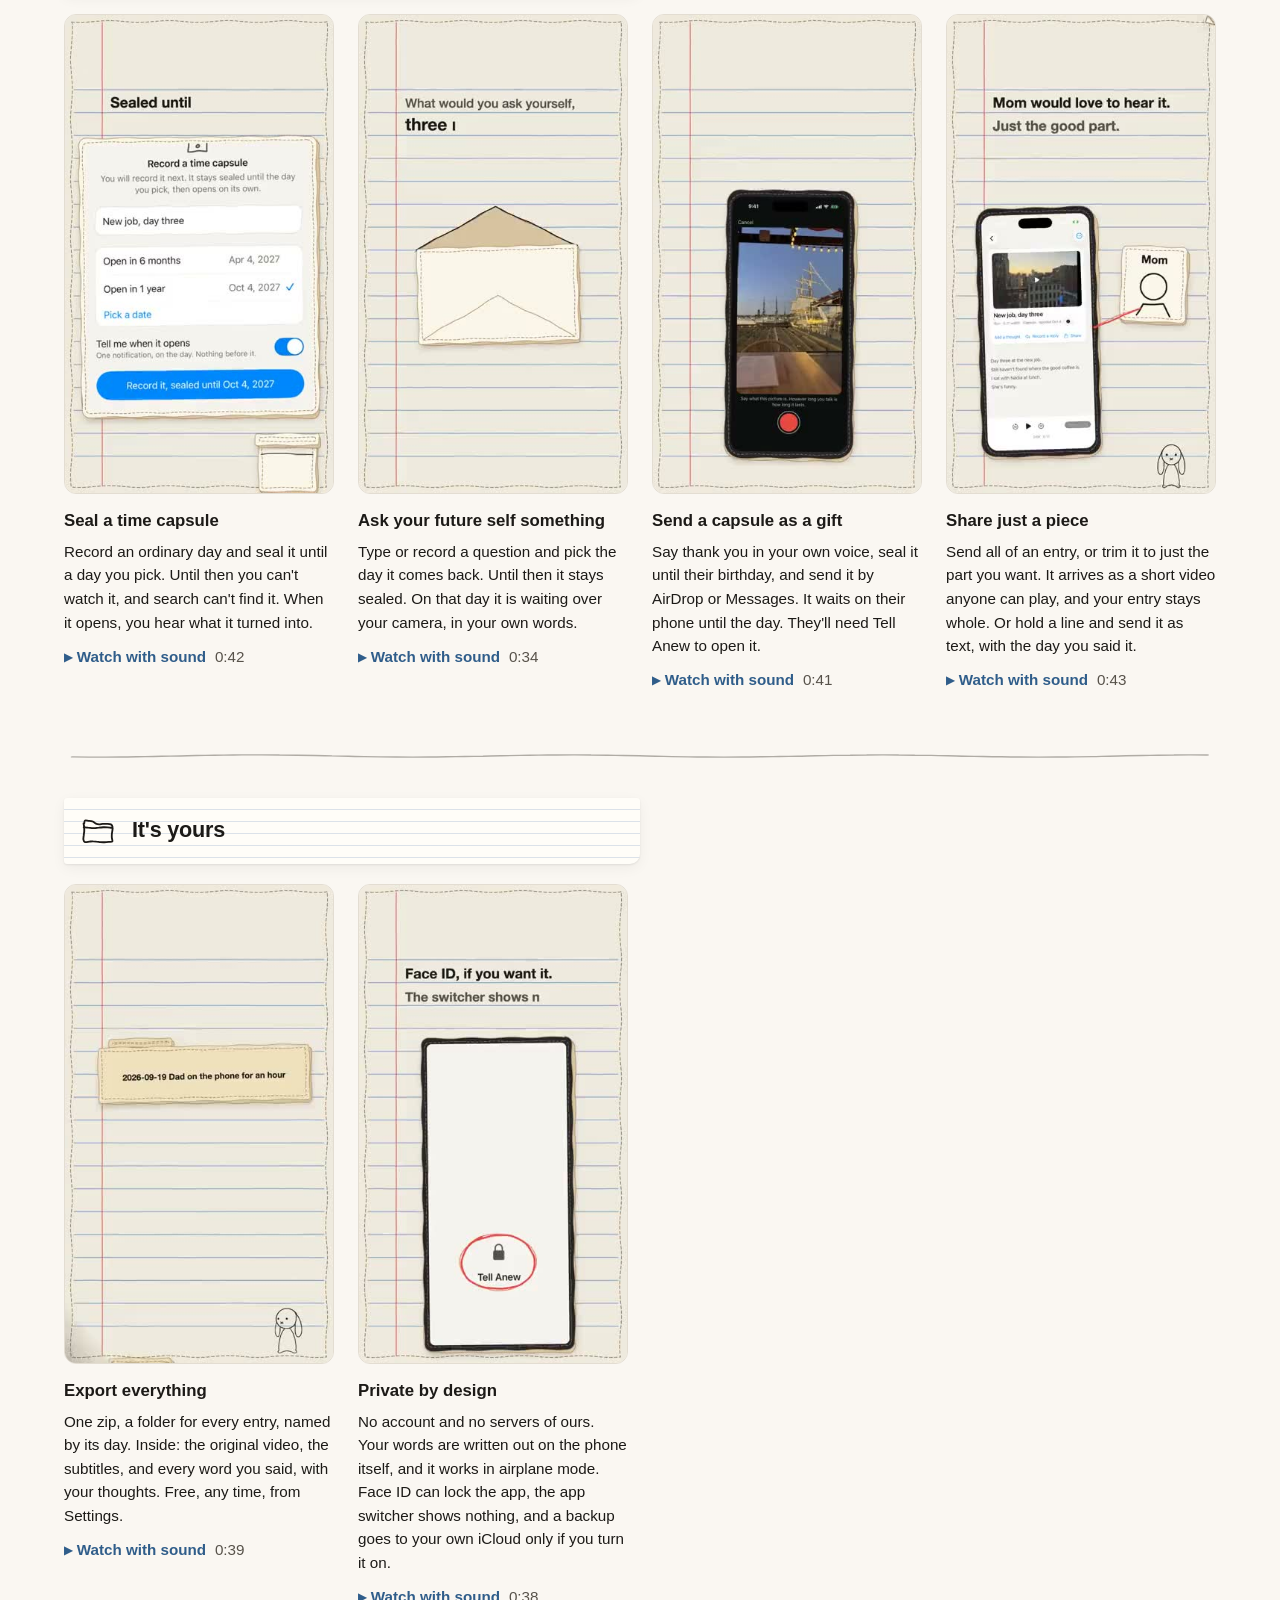
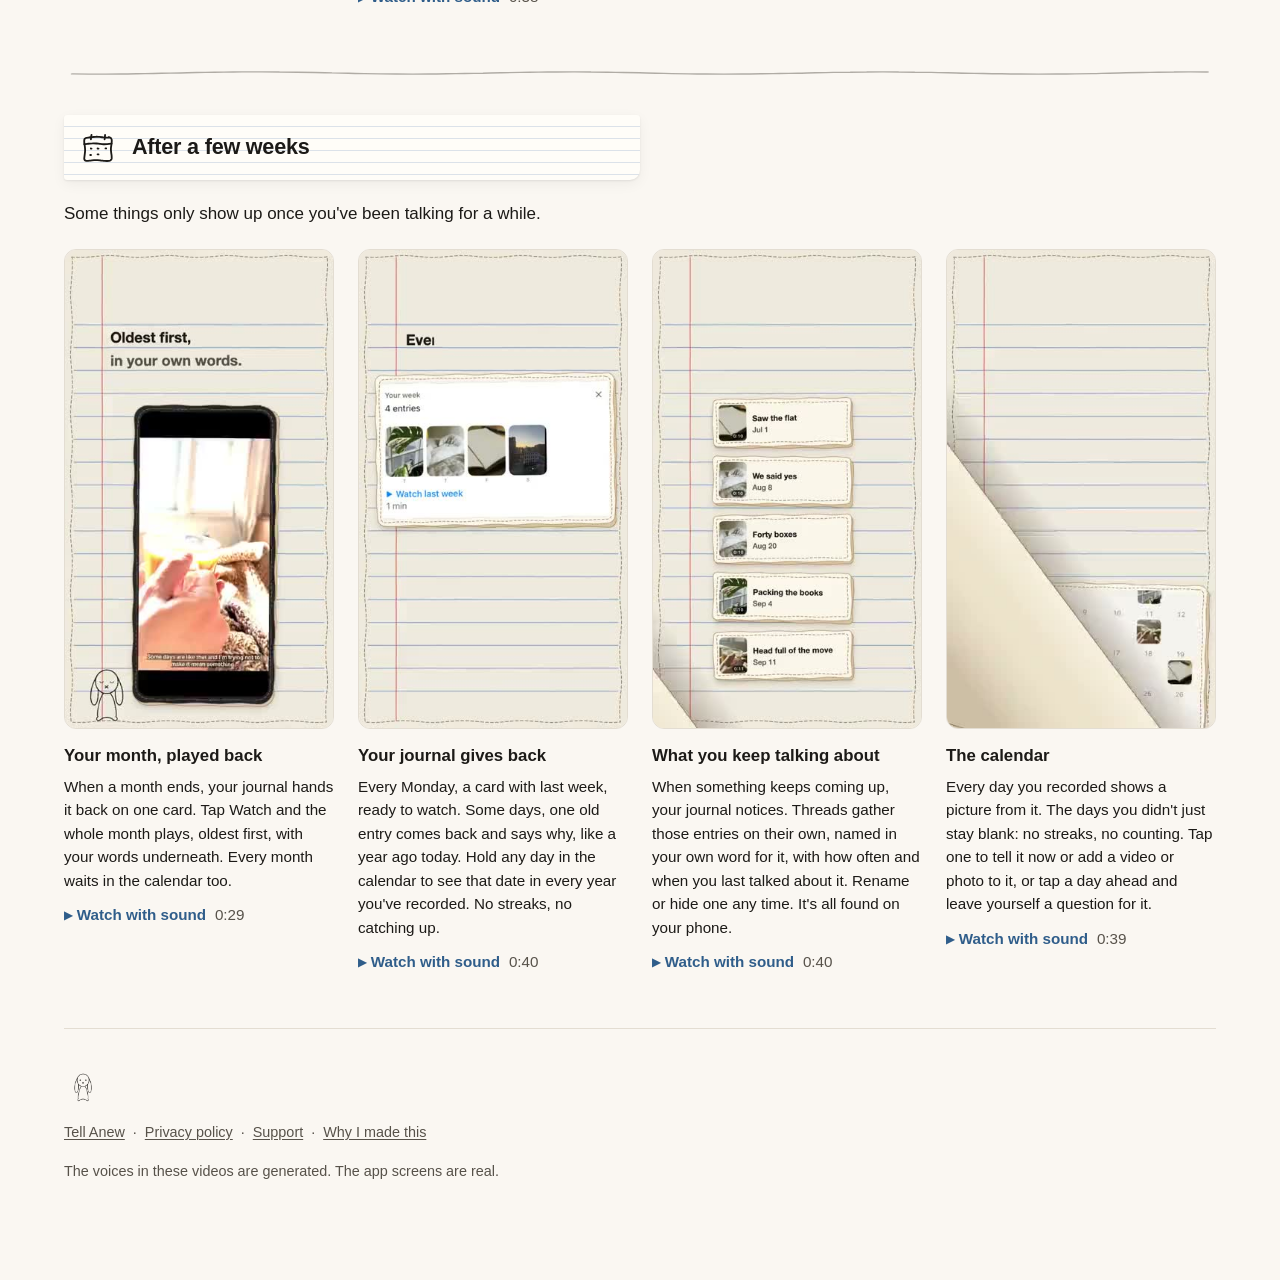
==== commit 48e79147: "Prototype (not live): moving pictures, drawn icons, ruled section strips, the rabbit How it works: e" ====
--- a/how-it-works/index.html
+++ b/how-it-works/index.html
@@ -15,7 +15,7 @@
   <a href="/"><img src="/icon.png" alt="Tell Anew"></a>
 </header>
 
-<main>
+<main class="wide">
 
 <h1>How it works</h1>
 
@@ -31,264 +31,501 @@
   <a href="#weeks">After a few weeks</a>
 </nav>
 
-<section class="group" id="say">
-<h2>When you don't know what to say</h2>
-<div class="pair">
+<section class="group part" id="say">
+<div class="sect-head"><svg class="doodle" viewBox="0 0 48 48" aria-hidden="true"><path pathLength="1" d="M34.3 9.2C35.0 9.4 37.4 9.3 38.4 9.9C39.5 10.5 40.3 11.5 40.6 12.8C41.0 14.0 40.5 15.7 40.5 17.4C40.5 19.1 40.5 21.2 40.6 23.0C40.7 24.7 41.4 26.5 41.2 27.9C41.0 29.3 40.4 30.4 39.5 31.2C38.5 32.0 37.0 32.4 35.5 32.6C33.9 32.8 32.0 32.4 30.4 32.5C28.8 32.5 27.4 32.6 25.9 32.7C24.5 32.9 23.4 33.2 22.0 33.3C20.6 33.4 19.2 33.6 17.6 33.5C16.0 33.5 14.1 33.6 12.6 33.1C11.1 32.6 9.5 31.7 8.5 30.6C7.6 29.6 7.0 28.2 6.8 26.8C6.6 25.4 7.2 23.9 7.3 22.4C7.4 21.0 7.5 19.5 7.5 18.0C7.5 16.6 7.1 15.1 7.5 13.9C7.8 12.6 8.5 11.3 9.6 10.4C10.6 9.5 12.1 9.0 13.7 8.7C15.2 8.4 17.3 8.4 19.0 8.5C20.6 8.5 22.3 8.6 23.7 8.8C25.2 8.9 26.4 9.2 27.8 9.4C29.1 9.5 31.0 9.5 31.9 9.5C32.9 9.6 33.2 9.5 33.5 9.5"/><path pathLength="1" d="M16.3 32.8C15.8 33.5 14.1 36.1 13.7 37.3C13.3 38.4 13.1 39.8 13.8 39.9C14.6 40.0 16.8 38.6 18.2 37.8C19.5 37.0 21.1 36.1 22.1 35.3C23.1 34.6 23.9 33.7 24.2 33.3"/><path pathLength="1" d="M19.8 15.7C20.0 15.4 20.3 14.6 20.8 14.2C21.3 13.9 22.0 13.7 22.7 13.6C23.4 13.6 24.3 13.8 25.0 14.1C25.8 14.4 26.6 14.9 27.1 15.5C27.7 16.0 28.1 16.7 28.3 17.4C28.6 18.0 28.7 18.6 28.4 19.3C28.1 20.0 27.2 20.6 26.4 21.5C25.7 22.4 24.4 24.2 24.0 24.8"/><path pathLength="1" d="M24.1 29.1C24.1 29.2 24.1 29.7 24.2 29.9"/></svg><h2>When you don't know what to say</h2></div>
+<div class="shelf">
   <section class="feature" id="interview">
-    <h3>Let it ask you</h3>
-    <p>Not sure what to say? Tap today's question and it walks you through a few
+    <div class="clip">
+      <video autoplay muted loop playsinline width="360" height="640"
+             poster="/how-it-works/loops/interview.jpg" aria-hidden="true">
+        <source src="/how-it-works/loops/interview.mp4" type="video/mp4">
+      </video>
+      <img src="/how-it-works/loops/interview.jpg" width="360" height="640" alt="" loading="lazy">
+    </div>
+    <div class="words">
+      <h3>Let it ask you</h3>
+      <p>Not sure what to say? Tap today's question and it walks you through a few
   more as you talk. Afterwards, each question sits in your transcript above your
   answer.</p>
-    <video controls playsinline preload="none" width="720" height="1280"
-           poster="/how-it-works/v/interview.jpg">
-      <source src="/how-it-works/v/interview.mp4" type="video/mp4">
-      <track kind="captions" src="/how-it-works/v/interview.vtt" srclang="en" label="English">
-    </video>
+    </div>
+    <details class="full">
+      <summary>Watch with sound <span>0:43</span></summary>
+      <video controls playsinline preload="none" width="720" height="1280"
+        poster="/how-it-works/v/interview.jpg">
+        <source src="/how-it-works/v/interview.mp4" type="video/mp4">
+        <track kind="captions" src="/how-it-works/v/interview.vtt" srclang="en" label="English">
+        </video>
+    </details>
   </section>
   <section class="feature" id="check-in">
-    <h3>Check in</h3>
-    <p>Some days, one word is enough. Pick how today sat, add a line if you want,
+    <div class="clip">
+      <video autoplay muted loop playsinline width="360" height="640"
+             poster="/how-it-works/loops/check-in.jpg" aria-hidden="true">
+        <source src="/how-it-works/loops/check-in.mp4" type="video/mp4">
+      </video>
+      <img src="/how-it-works/loops/check-in.jpg" width="360" height="640" alt="" loading="lazy">
+    </div>
+    <div class="words">
+      <h3>Check in</h3>
+      <p>Some days, one word is enough. Pick how today sat, add a line if you want,
   or talk about it for up to a minute.</p>
-    <video controls playsinline preload="none" width="720" height="1280"
-           poster="/how-it-works/v/check-in.jpg">
-      <source src="/how-it-works/v/check-in.mp4" type="video/mp4">
-      <track kind="captions" src="/how-it-works/v/check-in.vtt" srclang="en" label="English">
-    </video>
-  </section>
-</div>
+    </div>
+    <details class="full">
+      <summary>Watch with sound <span>0:29</span></summary>
+      <video controls playsinline preload="none" width="720" height="1280"
+        poster="/how-it-works/v/check-in.jpg">
+        <source src="/how-it-works/v/check-in.mp4" type="video/mp4">
+        <track kind="captions" src="/how-it-works/v/check-in.vtt" srclang="en" label="English">
+        </video>
+    </details>
+  </section>
   <section class="feature" id="hard-days">
-    <h3>The days it's hard to start</h3>
-    <p>Not up for the camera? Turn it off and just talk; your words are still
+    <div class="clip">
+      <video autoplay muted loop playsinline width="360" height="640"
+             poster="/how-it-works/loops/hard-days.jpg" aria-hidden="true">
+        <source src="/how-it-works/loops/hard-days.mp4" type="video/mp4">
+      </video>
+      <img src="/how-it-works/loops/hard-days.jpg" width="360" height="640" alt="" loading="lazy">
+    </div>
+    <div class="words">
+      <h3>The days it's hard to start</h3>
+      <p>Not up for the camera? Turn it off and just talk; your words are still
     written down. And keep it one tap away: a Record control in Control Center,
     or today's question on your lock screen.</p>
-    <video controls playsinline preload="none" width="720" height="1280"
-           poster="/how-it-works/v/hard-days.jpg">
-      <source src="/how-it-works/v/hard-days.mp4" type="video/mp4">
-      <track kind="captions" src="/how-it-works/v/hard-days.vtt" srclang="en" label="English">
-    </video>
+    </div>
+    <details class="full">
+      <summary>Watch with sound <span>0:42</span></summary>
+      <video controls playsinline preload="none" width="720" height="1280"
+        poster="/how-it-works/v/hard-days.jpg">
+        <source src="/how-it-works/v/hard-days.mp4" type="video/mp4">
+        <track kind="captions" src="/how-it-works/v/hard-days.vtt" srclang="en" label="English">
+        </video>
+    </details>
   </section>
   <section class="feature" id="listens">
-    <h3>It listens</h3>
-    <p>Talking to your phone can feel like talking to no one, so something
+    <div class="clip">
+      <video autoplay muted loop playsinline width="360" height="640"
+             poster="/how-it-works/loops/listens.jpg" aria-hidden="true">
+        <source src="/how-it-works/loops/listens.mp4" type="video/mp4">
+      </video>
+      <img src="/how-it-works/loops/listens.jpg" width="360" height="640" alt="" loading="lazy">
+    </div>
+    <div class="words">
+      <h3>It listens</h3>
+      <p>Talking to your phone can feel like talking to no one, so something
     listens: its ears go up when you press record. After a while, your phone may
     ask one small question about something you said. Answer it if you want, and
     it's saved as a reply. The question needs Apple Intelligence.</p>
-    <video controls playsinline preload="none" width="720" height="1280"
-           poster="/how-it-works/v/listens.jpg">
-      <source src="/how-it-works/v/listens.mp4" type="video/mp4">
-      <track kind="captions" src="/how-it-works/v/listens.vtt" srclang="en" label="English">
-    </video>
-  </section>
+    </div>
+    <details class="full">
+      <summary>Watch with sound <span>0:38</span></summary>
+      <video controls playsinline preload="none" width="720" height="1280"
+        poster="/how-it-works/v/listens.jpg">
+        <source src="/how-it-works/v/listens.mp4" type="video/mp4">
+        <track kind="captions" src="/how-it-works/v/listens.vtt" srclang="en" label="English">
+        </video>
+    </details>
+  </section>
+</div>
 </section>
-
-<section class="group" id="have">
-<h2>When you already have the moment</h2>
-<div class="pair">
+<section class="group part" id="have">
+<div class="sect-head"><svg class="doodle" viewBox="0 0 48 48" aria-hidden="true"><path pathLength="1" d="M38.3 10.6C38.6 10.7 39.6 10.7 40.1 11.0C40.6 11.3 41.1 11.6 41.3 12.3C41.5 13.0 41.5 13.8 41.4 15.1C41.3 16.4 40.9 18.6 40.8 20.3C40.6 22.0 40.4 23.7 40.5 25.3C40.5 26.9 40.8 28.3 41.0 29.8C41.1 31.2 41.5 32.9 41.5 33.8C41.5 34.7 41.4 34.9 41.0 35.3C40.7 35.7 40.3 36.1 39.6 36.3C38.8 36.5 37.9 36.4 36.5 36.5C35.1 36.6 32.9 36.7 31.3 36.9C29.6 37.0 28.2 37.3 26.8 37.4C25.4 37.5 24.2 37.6 22.8 37.5C21.4 37.4 19.9 37.2 18.3 37.0C16.6 36.9 14.5 36.6 13.0 36.5C11.4 36.4 9.8 36.6 8.9 36.4C7.9 36.3 7.7 36.1 7.3 35.7C7.0 35.4 6.7 35.1 6.7 34.4C6.6 33.6 7.0 32.4 7.1 31.2C7.3 29.9 7.5 28.4 7.5 26.9C7.6 25.3 7.3 23.6 7.1 21.9C7.0 20.3 6.6 18.3 6.5 16.7C6.4 15.2 6.4 13.8 6.6 12.9C6.8 12.0 7.1 11.7 7.6 11.4C8.1 11.0 8.4 10.7 9.4 10.7C10.4 10.6 12.1 10.9 13.6 11.0C15.0 11.2 16.7 11.4 18.2 11.5C19.6 11.6 20.8 11.5 22.2 11.4C23.6 11.3 25.0 11.0 26.6 10.9C28.2 10.7 30.1 10.5 31.8 10.5C33.6 10.4 35.9 10.6 37.0 10.7C38.1 10.7 38.3 10.8 38.5 10.8"/><path pathLength="1" d="M8.5 32.7C9.1 32.0 11.1 29.9 12.4 28.7C13.7 27.5 15.2 26.1 16.3 25.4C17.4 24.7 18.3 24.2 19.3 24.6C20.2 25.1 21.0 27.5 22.2 28.1C23.3 28.8 24.6 29.2 26.0 28.6C27.4 28.0 29.2 24.5 30.5 24.5C31.8 24.4 32.8 26.8 33.7 28.1C34.7 29.4 35.6 31.0 36.4 32.1C37.2 33.1 38.1 34.1 38.5 34.5"/><path pathLength="1" d="M34.8 17.9C34.6 18.4 34.2 20.3 33.5 20.9C32.9 21.6 31.7 21.9 31.0 21.7C30.3 21.4 29.5 20.4 29.3 19.5C29.1 18.6 29.4 17.1 29.9 16.3C30.4 15.5 31.5 14.7 32.2 14.6C33.0 14.4 34.0 15.1 34.4 15.6C34.9 16.1 34.8 17.1 34.8 17.5"/></svg><h2>When you already have the moment</h2></div>
+<div class="shelf">
   <section class="feature" id="photo">
-    <h3>Talk over a photo</h3>
-    <p>Pick a photo and tell its story. It lands on the day the photo was taken,
+    <div class="clip">
+      <video autoplay muted loop playsinline width="360" height="640"
+             poster="/how-it-works/loops/photo.jpg" aria-hidden="true">
+        <source src="/how-it-works/loops/photo.mp4" type="video/mp4">
+      </video>
+      <img src="/how-it-works/loops/photo.jpg" width="360" height="640" alt="" loading="lazy">
+    </div>
+    <div class="words">
+      <h3>Talk over a photo</h3>
+      <p>Pick a photo and tell its story. It lands on the day the photo was taken,
   and however long you talk is how long it lasts.</p>
-    <video controls playsinline preload="none" width="720" height="1280"
-           poster="/how-it-works/v/photo.jpg">
-      <source src="/how-it-works/v/photo.mp4" type="video/mp4">
-      <track kind="captions" src="/how-it-works/v/photo.vtt" srclang="en" label="English">
-    </video>
+    </div>
+    <details class="full">
+      <summary>Watch with sound <span>0:34</span></summary>
+      <video controls playsinline preload="none" width="720" height="1280"
+        poster="/how-it-works/v/photo.jpg">
+        <source src="/how-it-works/v/photo.mp4" type="video/mp4">
+        <track kind="captions" src="/how-it-works/v/photo.vtt" srclang="en" label="English">
+        </video>
+    </details>
   </section>
   <section class="feature" id="video">
-    <h3>Talk over a video</h3>
-    <p>Filmed something but didn't say a word? Add it from your camera roll,
+    <div class="clip">
+      <video autoplay muted loop playsinline width="360" height="640"
+             poster="/how-it-works/loops/video.jpg" aria-hidden="true">
+        <source src="/how-it-works/loops/video.mp4" type="video/mp4">
+      </video>
+      <img src="/how-it-works/loops/video.jpg" width="360" height="640" alt="" loading="lazy">
+    </div>
+    <div class="words">
+      <h3>Talk over a video</h3>
+      <p>Filmed something but didn't say a word? Add it from your camera roll,
   record your voice over it, and slide some of the room's own sound back in
   under your voice.</p>
-    <video controls playsinline preload="none" width="720" height="1280"
-           poster="/how-it-works/v/video.jpg">
-      <source src="/how-it-works/v/video.mp4" type="video/mp4">
-      <track kind="captions" src="/how-it-works/v/video.vtt" srclang="en" label="English">
-    </video>
+    </div>
+    <details class="full">
+      <summary>Watch with sound <span>0:48</span></summary>
+      <video controls playsinline preload="none" width="720" height="1280"
+        poster="/how-it-works/v/video.jpg">
+        <source src="/how-it-works/v/video.mp4" type="video/mp4">
+        <track kind="captions" src="/how-it-works/v/video.vtt" srclang="en" label="English">
+        </video>
+    </details>
   </section>
 </div>
 </section>
-
-<section class="group" id="back">
-<h2>When you want it back</h2>
-<div class="pair">
+<section class="group part" id="back">
+<div class="sect-head"><svg class="doodle" viewBox="0 0 48 48" aria-hidden="true"><path pathLength="1" d="M31.5 20.3C31.3 21.0 31.0 23.2 30.4 24.4C29.7 25.6 28.6 26.6 27.6 27.4C26.6 28.2 25.4 28.8 24.3 29.1C23.2 29.5 22.1 29.6 21.0 29.5C19.9 29.4 18.8 29.2 17.7 28.8C16.6 28.4 15.4 27.8 14.4 27.0C13.4 26.3 12.3 25.3 11.6 24.2C11.0 23.2 10.5 21.8 10.5 20.5C10.4 19.2 10.8 17.7 11.4 16.4C12.0 15.1 13.1 13.7 14.2 12.7C15.2 11.6 16.5 10.7 17.7 10.2C18.9 9.7 20.1 9.5 21.2 9.6C22.4 9.7 23.4 10.2 24.5 10.8C25.5 11.5 26.6 12.4 27.5 13.4C28.5 14.4 29.5 15.6 30.1 16.7C30.8 17.8 31.2 19.6 31.4 20.1C31.6 20.7 31.4 20.1 31.4 20.1"/><path pathLength="1" d="M28.0 27.8C28.6 28.3 30.4 29.7 31.7 30.7C33.0 31.7 34.6 32.8 35.9 34.0C37.2 35.1 38.8 37.2 39.4 37.9"/></svg><h2>When you want it back</h2></div>
+<div class="shelf">
   <section class="feature" id="search">
-    <h3>Find the exact second</h3>
-    <p>Search one word you remember. The video opens at the sentence where you
+    <div class="clip">
+      <video autoplay muted loop playsinline width="360" height="640"
+             poster="/how-it-works/loops/search.jpg" aria-hidden="true">
+        <source src="/how-it-works/loops/search.mp4" type="video/mp4">
+      </video>
+      <img src="/how-it-works/loops/search.jpg" width="360" height="640" alt="" loading="lazy">
+    </div>
+    <div class="words">
+      <h3>Find the exact second</h3>
+      <p>Search one word you remember. The video opens at the sentence where you
   said it, and tapping any line of the transcript jumps right there.</p>
-    <video controls playsinline preload="none" width="720" height="1280"
-           poster="/how-it-works/v/search.jpg">
-      <source src="/how-it-works/v/search.mp4" type="video/mp4">
-      <track kind="captions" src="/how-it-works/v/search.vtt" srclang="en" label="English">
-    </video>
+    </div>
+    <details class="full">
+      <summary>Watch with sound <span>0:32</span></summary>
+      <video controls playsinline preload="none" width="720" height="1280"
+        poster="/how-it-works/v/search.jpg">
+        <source src="/how-it-works/v/search.mp4" type="video/mp4">
+        <track kind="captions" src="/how-it-works/v/search.vtt" srclang="en" label="English">
+        </video>
+    </details>
   </section>
   <section class="feature" id="mark">
-    <h3>Mark a moment</h3>
-    <p>When one line stops you, mark that second, even before you have the
+    <div class="clip">
+      <video autoplay muted loop playsinline width="360" height="640"
+             poster="/how-it-works/loops/mark.jpg" aria-hidden="true">
+        <source src="/how-it-works/loops/mark.mp4" type="video/mp4">
+      </video>
+      <img src="/how-it-works/loops/mark.jpg" width="360" height="640" alt="" loading="lazy">
+    </div>
+    <div class="words">
+      <h3>Mark a moment</h3>
+      <p>When one line stops you, mark that second, even before you have the
     words. A few days later it comes back to you. Add a thought whenever the
     words come, and it sits under the line, with how long after you wrote it.</p>
-    <video controls playsinline preload="none" width="720" height="1280"
-           poster="/how-it-works/v/mark.jpg">
-      <source src="/how-it-works/v/mark.mp4" type="video/mp4">
-      <track kind="captions" src="/how-it-works/v/mark.vtt" srclang="en" label="English">
-    </video>
-  </section>
-</div>
+    </div>
+    <details class="full">
+      <summary>Watch with sound <span>0:40</span></summary>
+      <video controls playsinline preload="none" width="720" height="1280"
+        poster="/how-it-works/v/mark.jpg">
+        <source src="/how-it-works/v/mark.mp4" type="video/mp4">
+        <track kind="captions" src="/how-it-works/v/mark.vtt" srclang="en" label="English">
+        </video>
+    </details>
+  </section>
   <section class="feature" id="words">
-    <h3>Your words, alive</h3>
-    <p>Watch with your lines underneath, read along as the line you're on turns
+    <div class="clip">
+      <video autoplay muted loop playsinline width="360" height="640"
+             poster="/how-it-works/loops/words.jpg" aria-hidden="true">
+        <source src="/how-it-works/loops/words.mp4" type="video/mp4">
+      </video>
+      <img src="/how-it-works/loops/words.jpg" width="360" height="640" alt="" loading="lazy">
+    </div>
+    <div class="words">
+      <h3>Your words, alive</h3>
+      <p>Watch with your lines underneath, read along as the line you're on turns
     bold, or lock the screen and just listen. The lock screen only ever says
     Tell Anew. Hold any line to fix a word, like a name spelled your way, and
     it stays at the right second.</p>
-    <video controls playsinline preload="none" width="720" height="1280"
-           poster="/how-it-works/v/words.jpg">
-      <source src="/how-it-works/v/words.mp4" type="video/mp4">
-      <track kind="captions" src="/how-it-works/v/words.vtt" srclang="en" label="English">
-    </video>
+    </div>
+    <details class="full">
+      <summary>Watch with sound <span>0:48</span></summary>
+      <video controls playsinline preload="none" width="720" height="1280"
+        poster="/how-it-works/v/words.jpg">
+        <source src="/how-it-works/v/words.mp4" type="video/mp4">
+        <track kind="captions" src="/how-it-works/v/words.vtt" srclang="en" label="English">
+        </video>
+    </details>
   </section>
   <section class="feature" id="reply">
-    <h3>Reply to an old entry</h3>
-    <p>Rewatch an old entry and talk back to it. It plays big while you
+    <div class="clip">
+      <video autoplay muted loop playsinline width="360" height="640"
+             poster="/how-it-works/loops/reply.jpg" aria-hidden="true">
+        <source src="/how-it-works/loops/reply.mp4" type="video/mp4">
+      </video>
+      <img src="/how-it-works/loops/reply.jpg" width="360" height="640" alt="" loading="lazy">
+    </div>
+    <div class="words">
+      <h3>Reply to an old entry</h3>
+      <p>Rewatch an old entry and talk back to it. It plays big while you
     record, and you can pause it or slide back to a moment. Your reply is saved
     as its own entry, linked to the old one, with how long after you said it.</p>
-    <video controls playsinline preload="none" width="720" height="1280"
-           poster="/how-it-works/v/reply.jpg">
-      <source src="/how-it-works/v/reply.mp4" type="video/mp4">
-      <track kind="captions" src="/how-it-works/v/reply.vtt" srclang="en" label="English">
-    </video>
-  </section>
-
+    </div>
+    <details class="full">
+      <summary>Watch with sound <span>0:43</span></summary>
+      <video controls playsinline preload="none" width="720" height="1280"
+        poster="/how-it-works/v/reply.jpg">
+        <source src="/how-it-works/v/reply.mp4" type="video/mp4">
+        <track kind="captions" src="/how-it-works/v/reply.vtt" srclang="en" label="English">
+        </video>
+    </details>
+  </section>
+</div>
 </section>
-
-<section class="group" id="later">
-<h2>For later</h2>
-<div class="pair">
+<section class="group part" id="later">
+<div class="sect-head"><svg class="doodle" viewBox="0 0 48 48" aria-hidden="true"><path pathLength="1" d="M38.5 13.5C38.7 13.5 39.3 13.6 39.7 13.8C40.0 13.9 40.3 14.1 40.5 14.5C40.8 15.0 40.9 15.6 41.0 16.6C41.2 17.7 41.5 19.3 41.5 20.8C41.6 22.4 41.4 24.0 41.2 25.6C41.0 27.3 40.7 29.4 40.5 30.9C40.4 32.5 40.6 34.0 40.5 34.9C40.4 35.7 40.2 35.7 40.0 35.9C39.8 36.2 39.8 36.4 39.2 36.5C38.5 36.6 37.5 36.5 36.3 36.4C35.1 36.3 33.6 36.0 32.0 35.8C30.5 35.7 28.7 35.5 27.0 35.5C25.4 35.4 23.5 35.5 22.0 35.7C20.4 35.8 19.0 36.1 17.7 36.2C16.3 36.4 15.2 36.5 13.8 36.5C12.5 36.6 10.4 36.4 9.5 36.3C8.6 36.2 8.7 36.1 8.3 35.8C8.0 35.6 7.7 35.4 7.4 34.8C7.2 34.2 7.1 33.4 6.9 32.2C6.8 30.9 6.5 28.7 6.5 27.1C6.4 25.5 6.7 24.1 6.9 22.7C7.0 21.3 7.4 19.8 7.5 18.5C7.6 17.3 7.4 15.9 7.5 15.2C7.6 14.4 7.7 14.4 7.9 14.1C8.2 13.8 8.2 13.7 8.8 13.5C9.4 13.3 10.5 13.3 11.7 13.1C12.9 13.0 14.4 12.7 16.0 12.6C17.5 12.5 19.3 12.4 21.0 12.5C22.7 12.5 24.5 12.8 26.0 12.9C27.6 13.1 28.9 13.3 30.3 13.4C31.6 13.5 32.8 13.6 34.1 13.5C35.5 13.4 37.8 13.1 38.5 13.1"/><path pathLength="1" d="M8.5 14.2C9.1 14.7 11.0 16.5 12.0 17.5C13.1 18.6 14.0 19.5 15.1 20.3C16.1 21.2 17.3 21.9 18.6 22.7C19.9 23.6 21.5 25.1 22.9 25.5C24.3 25.8 25.8 25.3 27.0 24.8C28.2 24.3 29.2 23.3 30.3 22.4C31.3 21.5 32.2 20.6 33.3 19.5C34.5 18.5 36.1 17.0 37.2 16.1C38.4 15.1 39.7 14.1 40.2 13.7"/><path pathLength="1" d="M26.1 26.8C25.8 27.2 25.3 28.7 24.7 28.9C24.1 29.2 22.7 28.8 22.3 28.3C21.9 27.8 21.7 26.3 22.1 25.7C22.5 25.0 23.8 24.3 24.5 24.4C25.2 24.6 26.2 25.9 26.5 26.4C26.9 26.9 26.6 27.3 26.6 27.5"/></svg><h2>For later</h2></div>
+<div class="shelf">
   <section class="feature" id="capsule">
-    <h3>Seal a time capsule</h3>
-    <p>Record an ordinary day and seal it until a day you pick. Until then you can't watch it, and search can't find it. When it opens, you hear what it turned into.</p>
-    <video controls playsinline preload="none" width="720" height="1280"
-           poster="/how-it-works/v/capsule.jpg">
-      <source src="/how-it-works/v/capsule.mp4" type="video/mp4">
-      <track kind="captions" src="/how-it-works/v/capsule.vtt" srclang="en" label="English">
-    </video>
+    <div class="clip">
+      <video autoplay muted loop playsinline width="360" height="640"
+             poster="/how-it-works/loops/capsule.jpg" aria-hidden="true">
+        <source src="/how-it-works/loops/capsule.mp4" type="video/mp4">
+      </video>
+      <img src="/how-it-works/loops/capsule.jpg" width="360" height="640" alt="" loading="lazy">
+    </div>
+    <div class="words">
+      <h3>Seal a time capsule</h3>
+      <p>Record an ordinary day and seal it until a day you pick. Until then you can't watch it, and search can't find it. When it opens, you hear what it turned into.</p>
+    </div>
+    <details class="full">
+      <summary>Watch with sound <span>0:42</span></summary>
+      <video controls playsinline preload="none" width="720" height="1280"
+        poster="/how-it-works/v/capsule.jpg">
+        <source src="/how-it-works/v/capsule.mp4" type="video/mp4">
+        <track kind="captions" src="/how-it-works/v/capsule.vtt" srclang="en" label="English">
+        </video>
+    </details>
   </section>
   <section class="feature" id="future">
-    <h3>Ask your future self something</h3>
-    <p>Type or record a question and pick the day it comes back. Until then it
+    <div class="clip">
+      <video autoplay muted loop playsinline width="360" height="640"
+             poster="/how-it-works/loops/future-question.jpg" aria-hidden="true">
+        <source src="/how-it-works/loops/future-question.mp4" type="video/mp4">
+      </video>
+      <img src="/how-it-works/loops/future-question.jpg" width="360" height="640" alt="" loading="lazy">
+    </div>
+    <div class="words">
+      <h3>Ask your future self something</h3>
+      <p>Type or record a question and pick the day it comes back. Until then it
   stays sealed. On that day it is waiting over your camera, in your own
   words.</p>
-    <video controls playsinline preload="none" width="720" height="1280"
-           poster="/how-it-works/v/future-question.jpg">
-      <source src="/how-it-works/v/future-question.mp4" type="video/mp4">
-      <track kind="captions" src="/how-it-works/v/future-question.vtt" srclang="en" label="English">
-    </video>
-  </section>
-</div>
+    </div>
+    <details class="full">
+      <summary>Watch with sound <span>0:34</span></summary>
+      <video controls playsinline preload="none" width="720" height="1280"
+        poster="/how-it-works/v/future-question.jpg">
+        <source src="/how-it-works/v/future-question.mp4" type="video/mp4">
+        <track kind="captions" src="/how-it-works/v/future-question.vtt" srclang="en" label="English">
+        </video>
+    </details>
+  </section>
   <section class="feature" id="gift">
-    <h3>Send a capsule as a gift</h3>
-    <p>Say thank you in your own voice, seal it until their birthday, and send it by AirDrop or Messages. It waits on their phone until the day. They'll need Tell Anew to open it.</p>
-    <video controls playsinline preload="none" width="720" height="1280"
-           poster="/how-it-works/v/gift.jpg">
-      <source src="/how-it-works/v/gift.mp4" type="video/mp4">
-      <track kind="captions" src="/how-it-works/v/gift.vtt" srclang="en" label="English">
-    </video>
+    <div class="clip">
+      <video autoplay muted loop playsinline width="360" height="640"
+             poster="/how-it-works/loops/gift.jpg" aria-hidden="true">
+        <source src="/how-it-works/loops/gift.mp4" type="video/mp4">
+      </video>
+      <img src="/how-it-works/loops/gift.jpg" width="360" height="640" alt="" loading="lazy">
+    </div>
+    <div class="words">
+      <h3>Send a capsule as a gift</h3>
+      <p>Say thank you in your own voice, seal it until their birthday, and send it by AirDrop or Messages. It waits on their phone until the day. They'll need Tell Anew to open it.</p>
+    </div>
+    <details class="full">
+      <summary>Watch with sound <span>0:41</span></summary>
+      <video controls playsinline preload="none" width="720" height="1280"
+        poster="/how-it-works/v/gift.jpg">
+        <source src="/how-it-works/v/gift.mp4" type="video/mp4">
+        <track kind="captions" src="/how-it-works/v/gift.vtt" srclang="en" label="English">
+        </video>
+    </details>
   </section>
   <section class="feature" id="share">
-    <h3>Share just a piece</h3>
-    <p>Send all of an entry, or trim it to just the part you want. It arrives
+    <div class="clip">
+      <video autoplay muted loop playsinline width="360" height="640"
+             poster="/how-it-works/loops/share.jpg" aria-hidden="true">
+        <source src="/how-it-works/loops/share.mp4" type="video/mp4">
+      </video>
+      <img src="/how-it-works/loops/share.jpg" width="360" height="640" alt="" loading="lazy">
+    </div>
+    <div class="words">
+      <h3>Share just a piece</h3>
+      <p>Send all of an entry, or trim it to just the part you want. It arrives
     as a short video anyone can play, and your entry stays whole. Or hold a
     line and send it as text, with the day you said it.</p>
-    <video controls playsinline preload="none" width="720" height="1280"
-           poster="/how-it-works/v/share.jpg">
-      <source src="/how-it-works/v/share.mp4" type="video/mp4">
-      <track kind="captions" src="/how-it-works/v/share.vtt" srclang="en" label="English">
-    </video>
-  </section>
-
+    </div>
+    <details class="full">
+      <summary>Watch with sound <span>0:43</span></summary>
+      <video controls playsinline preload="none" width="720" height="1280"
+        poster="/how-it-works/v/share.jpg">
+        <source src="/how-it-works/v/share.mp4" type="video/mp4">
+        <track kind="captions" src="/how-it-works/v/share.vtt" srclang="en" label="English">
+        </video>
+    </details>
+  </section>
+</div>
 </section>
-
-<section class="group" id="yours">
-<h2>It's yours</h2>
+<section class="group part" id="yours">
+<div class="sect-head"><svg class="doodle" viewBox="0 0 48 48" aria-hidden="true"><path pathLength="1" d="M7.5 14.7C7.6 14.1 7.6 11.9 8.4 11.5C9.2 11.0 11.0 11.6 12.5 11.8C13.9 11.9 15.8 11.8 17.3 12.4C18.8 12.9 20.1 14.6 21.5 15.2C22.8 15.8 24.2 16.0 25.5 16.1C26.9 16.1 28.2 15.6 29.6 15.5C31.0 15.5 32.5 15.4 34.2 15.5C35.8 15.6 38.3 15.4 39.5 16.0C40.8 16.7 41.3 18.2 41.5 19.5C41.8 20.8 41.4 22.5 41.2 23.9C41.0 25.3 40.7 26.6 40.6 27.9C40.5 29.3 40.5 30.5 40.6 32.0C40.7 33.4 41.8 35.7 41.2 36.6C40.6 37.4 38.5 37.0 36.9 37.1C35.3 37.3 33.5 37.5 31.8 37.5C30.1 37.6 28.2 37.5 26.6 37.4C25.0 37.2 23.5 36.9 22.1 36.8C20.7 36.6 19.6 36.5 18.2 36.5C16.8 36.4 15.3 36.6 13.7 36.7C12.1 36.9 9.6 37.7 8.4 37.3C7.2 36.9 6.7 35.7 6.5 34.4C6.2 33.1 6.7 31.1 6.9 29.3C7.0 27.6 7.4 25.7 7.5 24.1C7.6 22.4 7.5 20.7 7.4 19.2C7.2 17.7 6.8 15.6 6.7 14.9"/><path pathLength="1" d="M6.9 19.5C7.8 19.6 10.5 19.8 12.1 20.0C13.8 20.1 15.2 20.4 16.6 20.5C18.0 20.6 19.2 20.6 20.6 20.5C22.0 20.4 23.4 20.1 25.0 20.0C26.6 19.8 28.5 19.6 30.2 19.5C32.0 19.4 33.8 19.5 35.4 19.6C36.9 19.7 38.7 20.0 39.7 20.1C40.6 20.2 40.8 20.3 41.0 20.3"/></svg><h2>It's yours</h2></div>
+<div class="shelf">
   <section class="feature" id="export">
-    <h3>Export everything</h3>
-    <p>One zip, a folder for every entry, named by its day. Inside: the original
+    <div class="clip">
+      <video autoplay muted loop playsinline width="360" height="640"
+             poster="/how-it-works/loops/export.jpg" aria-hidden="true">
+        <source src="/how-it-works/loops/export.mp4" type="video/mp4">
+      </video>
+      <img src="/how-it-works/loops/export.jpg" width="360" height="640" alt="" loading="lazy">
+    </div>
+    <div class="words">
+      <h3>Export everything</h3>
+      <p>One zip, a folder for every entry, named by its day. Inside: the original
     video, the subtitles, and every word you said, with your thoughts. Free, any
     time, from Settings.</p>
-    <video controls playsinline preload="none" width="720" height="1280"
-           poster="/how-it-works/v/export.jpg">
-      <source src="/how-it-works/v/export.mp4" type="video/mp4">
-      <track kind="captions" src="/how-it-works/v/export.vtt" srclang="en" label="English">
-    </video>
+    </div>
+    <details class="full">
+      <summary>Watch with sound <span>0:39</span></summary>
+      <video controls playsinline preload="none" width="720" height="1280"
+        poster="/how-it-works/v/export.jpg">
+        <source src="/how-it-works/v/export.mp4" type="video/mp4">
+        <track kind="captions" src="/how-it-works/v/export.vtt" srclang="en" label="English">
+        </video>
+    </details>
   </section>
   <section class="feature" id="private">
-    <h3>Private by design</h3>
-    <p>No account and no servers of ours. Your words are written out on the
+    <div class="clip">
+      <video autoplay muted loop playsinline width="360" height="640"
+             poster="/how-it-works/loops/private.jpg" aria-hidden="true">
+        <source src="/how-it-works/loops/private.mp4" type="video/mp4">
+      </video>
+      <img src="/how-it-works/loops/private.jpg" width="360" height="640" alt="" loading="lazy">
+    </div>
+    <div class="words">
+      <h3>Private by design</h3>
+      <p>No account and no servers of ours. Your words are written out on the
     phone itself, and it works in airplane mode. Face ID can lock the app, the
     app switcher shows nothing, and a backup goes to your own iCloud only if you
     turn it on.</p>
-    <video controls playsinline preload="none" width="720" height="1280"
-           poster="/how-it-works/v/private.jpg">
-      <source src="/how-it-works/v/private.mp4" type="video/mp4">
-      <track kind="captions" src="/how-it-works/v/private.vtt" srclang="en" label="English">
-    </video>
-  </section>
+    </div>
+    <details class="full">
+      <summary>Watch with sound <span>0:38</span></summary>
+      <video controls playsinline preload="none" width="720" height="1280"
+        poster="/how-it-works/v/private.jpg">
+        <source src="/how-it-works/v/private.mp4" type="video/mp4">
+        <track kind="captions" src="/how-it-works/v/private.vtt" srclang="en" label="English">
+        </video>
+    </details>
+  </section>
+</div>
 </section>
-
-<section class="group" id="weeks">
-<h2>After a few weeks</h2>
+<section class="group part" id="weeks">
+<div class="sect-head"><svg class="doodle" viewBox="0 0 48 48" aria-hidden="true"><path pathLength="1" d="M37.0 10.9C37.3 11.1 38.4 11.3 38.9 11.7C39.5 12.1 40.0 12.5 40.2 13.2C40.5 14.0 40.6 14.9 40.5 16.1C40.5 17.3 40.2 19.2 40.0 20.6C39.8 22.1 39.5 23.3 39.5 24.8C39.4 26.2 39.6 27.6 39.8 29.2C39.9 30.7 40.4 32.8 40.4 34.2C40.5 35.5 40.5 36.5 40.3 37.3C40.1 38.0 39.6 38.4 39.1 38.8C38.6 39.2 38.4 39.4 37.2 39.5C36.0 39.6 33.6 39.6 32.0 39.5C30.3 39.4 28.8 39.1 27.4 39.0C26.0 38.8 24.8 38.6 23.4 38.5C22.1 38.4 20.7 38.5 19.2 38.6C17.6 38.7 15.7 39.0 14.1 39.1C12.6 39.3 11.0 39.5 10.0 39.4C9.0 39.3 8.7 39.1 8.3 38.7C7.9 38.3 7.6 38.0 7.5 37.1C7.5 36.2 7.7 34.6 7.9 33.0C8.1 31.5 8.4 29.5 8.5 27.8C8.6 26.1 8.5 24.4 8.3 22.9C8.2 21.4 7.8 20.0 7.6 18.6C7.5 17.2 7.4 15.4 7.5 14.5C7.6 13.5 7.8 13.3 8.2 12.9C8.6 12.4 9.0 12.0 9.8 11.8C10.6 11.5 11.6 11.5 12.9 11.4C14.2 11.2 16.2 10.9 17.6 10.8C19.1 10.6 20.3 10.5 21.6 10.5C23.0 10.4 24.2 10.6 25.7 10.7C27.3 10.8 29.0 11.1 30.7 11.3C32.4 11.4 34.8 11.5 35.9 11.5C37.1 11.6 37.3 11.5 37.5 11.5"/><path pathLength="1" d="M7.6 19.4C8.3 19.4 10.5 19.1 12.1 18.9C13.8 18.8 15.7 18.5 17.3 18.5C19.0 18.4 20.8 18.5 22.3 18.6C23.8 18.7 25.0 19.0 26.4 19.1C27.7 19.3 28.9 19.5 30.4 19.5C31.8 19.6 33.4 19.5 35.1 19.4C36.7 19.2 39.4 18.9 40.3 18.8"/><path pathLength="1" d="M16.2 8.3C16.1 8.9 15.7 11.3 15.6 12.2C15.5 13.1 15.5 13.3 15.5 13.6"/><path pathLength="1" d="M32.5 8.3C32.5 9.0 32.2 11.4 32.1 12.3C32.0 13.2 31.9 13.4 31.9 13.6"/><path pathLength="1" d="M15.4 24.6C15.5 24.6 16.1 24.7 16.2 24.7"/><path pathLength="1" d="M23.5 24.6C23.7 24.6 24.4 24.7 24.6 24.7"/><path pathLength="1" d="M33.0 24.5C33.1 24.5 33.7 24.5 33.8 24.5"/><path pathLength="1" d="M14.7 32.4C14.9 32.4 15.5 32.4 15.6 32.4"/><path pathLength="1" d="M23.5 31.6C23.7 31.6 24.4 31.7 24.6 31.7"/></svg><h2>After a few weeks</h2></div>
 <p>Some things only show up once you've been talking for a while.</p>
+<div class="shelf">
   <section class="feature" id="month">
-    <h3>Your month, played back</h3>
-    <p>When a month ends, your journal hands it back on one card. Tap Watch and
+    <div class="clip">
+      <video autoplay muted loop playsinline width="360" height="640"
+             poster="/how-it-works/loops/month.jpg" aria-hidden="true">
+        <source src="/how-it-works/loops/month.mp4" type="video/mp4">
+      </video>
+      <img src="/how-it-works/loops/month.jpg" width="360" height="640" alt="" loading="lazy">
+    </div>
+    <div class="words">
+      <h3>Your month, played back</h3>
+      <p>When a month ends, your journal hands it back on one card. Tap Watch and
     the whole month plays, oldest first, with your words underneath. Every
     month waits in the calendar too.</p>
-    <video controls playsinline preload="none" width="720" height="1280"
-           poster="/how-it-works/v/month.jpg">
-      <source src="/how-it-works/v/month.mp4" type="video/mp4">
-      <track kind="captions" src="/how-it-works/v/month.vtt" srclang="en" label="English">
-    </video>
+    </div>
+    <details class="full">
+      <summary>Watch with sound <span>0:29</span></summary>
+      <video controls playsinline preload="none" width="720" height="1280"
+        poster="/how-it-works/v/month.jpg">
+        <source src="/how-it-works/v/month.mp4" type="video/mp4">
+        <track kind="captions" src="/how-it-works/v/month.vtt" srclang="en" label="English">
+        </video>
+    </details>
   </section>
   <section class="feature" id="gives-back">
-    <h3>Your journal gives back</h3>
-    <p>Every Monday, a card with last week, ready to watch. Some days, one old
+    <div class="clip">
+      <video autoplay muted loop playsinline width="360" height="640"
+             poster="/how-it-works/loops/gives-back.jpg" aria-hidden="true">
+        <source src="/how-it-works/loops/gives-back.mp4" type="video/mp4">
+      </video>
+      <img src="/how-it-works/loops/gives-back.jpg" width="360" height="640" alt="" loading="lazy">
+    </div>
+    <div class="words">
+      <h3>Your journal gives back</h3>
+      <p>Every Monday, a card with last week, ready to watch. Some days, one old
     entry comes back and says why, like a year ago today. Hold any day in the
     calendar to see that date in every year you've recorded. No streaks, no
     catching up.</p>
-    <video controls playsinline preload="none" width="720" height="1280"
-           poster="/how-it-works/v/gives-back.jpg">
-      <source src="/how-it-works/v/gives-back.mp4" type="video/mp4">
-      <track kind="captions" src="/how-it-works/v/gives-back.vtt" srclang="en" label="English">
-    </video>
+    </div>
+    <details class="full">
+      <summary>Watch with sound <span>0:40</span></summary>
+      <video controls playsinline preload="none" width="720" height="1280"
+        poster="/how-it-works/v/gives-back.jpg">
+        <source src="/how-it-works/v/gives-back.mp4" type="video/mp4">
+        <track kind="captions" src="/how-it-works/v/gives-back.vtt" srclang="en" label="English">
+        </video>
+    </details>
   </section>
   <section class="feature" id="threads">
-    <h3>What you keep talking about</h3>
-    <p>When something keeps coming up, your journal notices. Threads gather
+    <div class="clip">
+      <video autoplay muted loop playsinline width="360" height="640"
+             poster="/how-it-works/loops/threads.jpg" aria-hidden="true">
+        <source src="/how-it-works/loops/threads.mp4" type="video/mp4">
+      </video>
+      <img src="/how-it-works/loops/threads.jpg" width="360" height="640" alt="" loading="lazy">
+    </div>
+    <div class="words">
+      <h3>What you keep talking about</h3>
+      <p>When something keeps coming up, your journal notices. Threads gather
     those entries on their own, named in your own word for it, with how often
     and when you last talked about it. Rename or hide one any time. It's all
     found on your phone.</p>
-    <video controls playsinline preload="none" width="720" height="1280"
-           poster="/how-it-works/v/threads.jpg">
-      <source src="/how-it-works/v/threads.mp4" type="video/mp4">
-      <track kind="captions" src="/how-it-works/v/threads.vtt" srclang="en" label="English">
-    </video>
+    </div>
+    <details class="full">
+      <summary>Watch with sound <span>0:40</span></summary>
+      <video controls playsinline preload="none" width="720" height="1280"
+        poster="/how-it-works/v/threads.jpg">
+        <source src="/how-it-works/v/threads.mp4" type="video/mp4">
+        <track kind="captions" src="/how-it-works/v/threads.vtt" srclang="en" label="English">
+        </video>
+    </details>
   </section>
   <section class="feature" id="calendar">
-    <h3>The calendar</h3>
-    <p>Every day you recorded shows a picture from it. The days you didn't just
+    <div class="clip">
+      <video autoplay muted loop playsinline width="360" height="640"
+             poster="/how-it-works/loops/calendar.jpg" aria-hidden="true">
+        <source src="/how-it-works/loops/calendar.mp4" type="video/mp4">
+      </video>
+      <img src="/how-it-works/loops/calendar.jpg" width="360" height="640" alt="" loading="lazy">
+    </div>
+    <div class="words">
+      <h3>The calendar</h3>
+      <p>Every day you recorded shows a picture from it. The days you didn't just
     stay blank: no streaks, no counting. Tap one to tell it now or add a video
     or photo to it, or tap a day ahead and leave yourself a question for it.</p>
-    <video controls playsinline preload="none" width="720" height="1280"
-           poster="/how-it-works/v/calendar.jpg">
-      <source src="/how-it-works/v/calendar.mp4" type="video/mp4">
-      <track kind="captions" src="/how-it-works/v/calendar.vtt" srclang="en" label="English">
-    </video>
-  </section>
+    </div>
+    <details class="full">
+      <summary>Watch with sound <span>0:39</span></summary>
+      <video controls playsinline preload="none" width="720" height="1280"
+        poster="/how-it-works/v/calendar.jpg">
+        <source src="/how-it-works/v/calendar.mp4" type="video/mp4">
+        <track kind="captions" src="/how-it-works/v/calendar.vtt" srclang="en" label="English">
+        </video>
+    </details>
+  </section>
+</div>
 </section>
-
 <hr>
 
 </main>
 
 <footer>
+  <p class="signoff"><span class="rabbit still" aria-hidden="true"></span></p>
   <p><a href="/">Tell Anew</a> &nbsp;·&nbsp;
      <a href="/privacy">Privacy policy</a> &nbsp;·&nbsp;
      <a href="/support">Support</a> &nbsp;·&nbsp;
--- a/style.css
+++ b/style.css
@@ -9,6 +9,8 @@
   --rule: #e3ddd2;
   --link: #2f5d8a;
   --bezel: #1c1a17;
+  --sheet: #fffdf8;
+  --ruled: rgba(120, 150, 190, 0.26);
 }
 
 @media (prefers-color-scheme: dark) {
@@ -19,6 +21,8 @@
     --rule: #302d28;
     --link: #8fb6dd;
     --bezel: #45403a;
+    --sheet: #1f1d1a;
+    --ruled: rgba(143, 182, 221, 0.13);
   }
 }
 
@@ -356,3 +360,291 @@
   color: var(--ink-soft);
   font-size: 0.9rem;
 }
+
+/* ---- Prototype: moving pictures (not live) ----
+   Each feature shows six silent seconds of its own video, looping. The full
+   video with sound sits one tap away in <details>. No script involved:
+   anyone who asks their device for less motion gets the still instead. */
+
+main.wide { max-width: 72rem; }
+
+body:has(main.wide) header.site,
+body:has(main.wide) footer { max-width: 72rem; }
+
+main.wide :is(h1, h2, p, dl, figure, ul.points) { max-width: 36rem; }
+
+.clip {
+  display: block;
+  position: relative;
+}
+
+.clip video,
+.clip img {
+  display: block;
+  width: 100%;
+  height: auto;
+  aspect-ratio: 9 / 16;
+  object-fit: cover;
+  border-radius: 12px;
+  border: 1px solid var(--rule);
+  background: var(--rule);
+  margin: 0;
+}
+
+.clip img { display: none; }
+
+@media (prefers-reduced-motion: reduce) {
+  .clip video { display: none; }
+  .clip img { display: block; }
+}
+
+/* Home: six moving tiles under "See how it works". */
+.tiles { grid-template-columns: repeat(3, minmax(0, 1fr)); max-width: none; }
+.tiles .clip { margin-bottom: 0.45rem; }
+
+/* Home: a small moving picture beside each point. */
+.points li {
+  display: grid;
+  grid-template-columns: 4.5rem minmax(0, 1fr);
+  gap: 1rem;
+  align-items: start;
+}
+.points li p { margin: 0; }
+.clip.mini video, .clip.mini img { border-radius: 8px; }
+
+.reach-row { display: block; }
+.reach-row .clip.side { display: none; }
+
+/* How it works: shelves of moving cards. */
+.shelf {
+  display: grid;
+  gap: 2rem;
+  margin-top: 1.25rem;
+}
+
+.feature {
+  display: grid;
+  grid-template-columns: 8rem minmax(0, 1fr);
+  grid-template-areas: "clip words" "clip full";
+  grid-template-rows: auto 1fr;
+  gap: 0.25rem 1.1rem;
+  align-items: start;
+  align-content: start;
+  padding-top: 0;
+}
+.feature .clip { grid-area: clip; }
+.feature .words { grid-area: words; }
+.feature .words h3 { margin: 0 0 0.3rem; }
+.feature .words p { font-size: 0.95rem; line-height: 1.55; margin: 0; }
+.feature .full { grid-area: full; }
+
+.full summary {
+  cursor: pointer;
+  font-size: 0.95rem;
+  font-weight: 600;
+  color: var(--link);
+  padding: 0.35rem 0;
+  list-style: none;
+}
+.full summary::-webkit-details-marker { display: none; }
+.full summary::before { content: "▶\FE0E"; font-size: 0.7em; margin-right: 0.45em; vertical-align: 0.1em; }
+.full[open] summary::before { content: "■\FE0E"; }
+.full summary span { color: var(--ink-soft); font-weight: 400; margin-left: 0.3em; }
+
+.feature .full video {
+  display: block;
+  width: 100%;
+  max-width: 300px;
+  height: auto;
+  aspect-ratio: 9 / 16;
+  border-radius: 14px;
+  background: var(--rule);
+  margin: 0.5rem 0 0;
+}
+
+/* Watching with sound replaces the silent loop rather than doubling it. */
+.feature:has(.full[open]) {
+  grid-template-columns: minmax(0, 1fr);
+  grid-template-areas: "words" "full";
+}
+.feature:has(.full[open]) .clip { display: none; }
+
+@media (min-width: 760px) {
+  .hero {
+    display: grid;
+    grid-template-columns: minmax(0, 1fr) 16rem;
+    column-gap: 4rem;
+    align-items: start;
+  }
+  .hero > * { grid-column: 1; }
+  .hero .loop { grid-column: 2; grid-row: 1 / span 6; margin: 0; max-width: none; }
+  .hero h1 { font-size: 3rem; line-height: 1.1; margin-top: 2.5rem; }
+
+  .tiles { grid-template-columns: repeat(6, minmax(0, 1fr)); gap: 1rem; }
+
+  .reach-row {
+    display: grid;
+    grid-template-columns: minmax(0, 36rem) 9rem;
+    gap: 3rem;
+    align-items: start;
+  }
+  .reach-row .clip.side { display: block; grid-column: 2; grid-row: 1; }
+
+  .shelf {
+    grid-template-columns: repeat(4, minmax(0, 1fr));
+    gap: 2.25rem 1.5rem;
+  }
+  .feature,
+  .feature:has(.full[open]) {
+    grid-template-columns: minmax(0, 1fr);
+    grid-template-areas: "clip" "words" "full";
+    grid-template-rows: auto;
+  }
+  .feature .clip { margin-bottom: 0.6rem; }
+  .feature .full video { max-width: none; }
+}
+
+/* ---- Prototype: drawn marks, defined sections, the rabbit (not live) ----
+   The pen voice from the videos, on the page itself. DESIGN.md rule 10 gives
+   paper-craft to marketing; rule 11's doodle register: the rest state is the
+   finished drawing, and motion is only added on top. */
+
+.doodle {
+  width: 2.5rem;
+  height: 2.5rem;
+  flex: 0 0 auto;
+  fill: none;
+  stroke: currentColor;
+  stroke-width: 2.2;
+  stroke-linecap: round;
+  stroke-linejoin: round;
+}
+
+@keyframes draw { from { stroke-dashoffset: 1; } to { stroke-dashoffset: 0; } }
+
+/* Draws itself as it scrolls into view, where the browser can do that in
+   CSS. Everywhere else, and for reduced motion, it is simply drawn. */
+@supports (animation-timeline: view()) {
+  @media (prefers-reduced-motion: no-preference) {
+    .doodle path {
+      stroke-dasharray: 1;
+      animation: draw linear both;
+      animation-timeline: view();
+      animation-range: entry 0% cover 30%;
+    }
+  }
+}
+
+/* Each section opens on a strip of ruled notebook paper. */
+.sect-head {
+  display: flex;
+  align-items: center;
+  gap: 0.85rem;
+  max-width: 36rem;
+  margin: 0 0 1.25rem;
+  padding: 0.8rem 1.1rem 0.8rem 0.9rem;
+  border-radius: 3px 3px 10px 3px;
+  background-color: var(--sheet);
+  background-image: repeating-linear-gradient(180deg, transparent 0 11px, var(--ruled) 11px 12px);
+  box-shadow: 0 1px 2px rgba(28, 26, 23, 0.08), 0 4px 14px rgba(28, 26, 23, 0.05);
+}
+.sect-head h2,
+.group .sect-head h2 {
+  margin: 0;
+  padding: 0;
+  border: 0;
+  font-size: 1.35rem;
+  line-height: 1.25;
+}
+
+/* A hand-drawn hairline between sections. */
+.part {
+  position: relative;
+  margin-top: 3.25rem;
+  padding-top: 3rem;
+}
+.part::before {
+  content: "";
+  position: absolute;
+  top: 0;
+  left: 0;
+  right: 0;
+  height: 12px;
+  background: var(--ink-soft);
+  opacity: 0.45;
+  -webkit-mask: url(/art/hairline.svg) center / 100% 100% no-repeat;
+  mask: url(/art/hairline.svg) center / 100% 100% no-repeat;
+}
+.group.part > .sect-head { margin-top: 0; }
+
+/* The ink loop the videos draw around a word. */
+.ink-circle { position: relative; white-space: nowrap; margin: 0 0.18em 0 0.12em; }
+.ink-circle::after {
+  content: "";
+  position: absolute;
+  left: -0.3em;
+  right: -0.22em;
+  top: -0.06em;
+  bottom: -0.14em;
+  background: currentColor;
+  pointer-events: none;
+  -webkit-mask: url(/art/circle.svg) center / 100% 100% no-repeat;
+  mask: url(/art/circle.svg) center / 100% 100% no-repeat;
+}
+
+/* The rabbit: its own frames, unchanged, used as a mask so it takes the
+   page's ink in light mode and paper in dark. It breathes while it waits;
+   hover or focus the button and its ears go up, as when you press record. */
+.cta {
+  display: flex;
+  align-items: flex-end;
+  gap: 0.6rem;
+}
+.rabbit {
+  display: inline-block;
+  width: 56px;
+  height: 76px;
+  flex: 0 0 auto;
+  background: var(--ink);
+  -webkit-mask: url(/art/rabbit-idle.png) 0 0 / 600% 100% no-repeat;
+  mask: url(/art/rabbit-idle.png) 0 0 / 600% 100% no-repeat;
+  animation: rabbit-idle 1.8s steps(6, jump-none) infinite;
+}
+.rabbit.still { animation: none; width: 38px; height: 52px; }
+
+.cta:has(.button:hover, .button:focus-visible) .rabbit {
+  animation: rabbit-lift 0.9s steps(11, jump-none) forwards,
+             rabbit-hold 1.6s steps(6, jump-none) 0.9s infinite;
+}
+
+@keyframes rabbit-idle {
+  from { -webkit-mask-position: 0% 0; mask-position: 0% 0; }
+  to   { -webkit-mask-position: 100% 0; mask-position: 100% 0; }
+}
+@keyframes rabbit-lift {
+  from { -webkit-mask-image: url(/art/rabbit-lift.png); mask-image: url(/art/rabbit-lift.png);
+         -webkit-mask-size: 1100% 100%; mask-size: 1100% 100%;
+         -webkit-mask-position: 0% 0; mask-position: 0% 0; }
+  to   { -webkit-mask-image: url(/art/rabbit-lift.png); mask-image: url(/art/rabbit-lift.png);
+         -webkit-mask-size: 1100% 100%; mask-size: 1100% 100%;
+         -webkit-mask-position: 100% 0; mask-position: 100% 0; }
+}
+@keyframes rabbit-hold {
+  from { -webkit-mask-image: url(/art/rabbit-hold.png); mask-image: url(/art/rabbit-hold.png);
+         -webkit-mask-size: 600% 100%; mask-size: 600% 100%;
+         -webkit-mask-position: 0% 0; mask-position: 0% 0; }
+  to   { -webkit-mask-image: url(/art/rabbit-hold.png); mask-image: url(/art/rabbit-hold.png);
+         -webkit-mask-size: 600% 100%; mask-size: 600% 100%;
+         -webkit-mask-position: 100% 0; mask-position: 100% 0; }
+}
+
+@media (prefers-reduced-motion: reduce) {
+  .rabbit { animation: none; }
+  .cta:has(.button:hover, .button:focus-visible) .rabbit {
+    animation: none;
+    -webkit-mask-image: url(/art/rabbit-hold.png); mask-image: url(/art/rabbit-hold.png);
+    -webkit-mask-size: 600% 100%; mask-size: 600% 100%;
+  }
+}
+
+.signoff { margin: 0 0 0.5rem; }
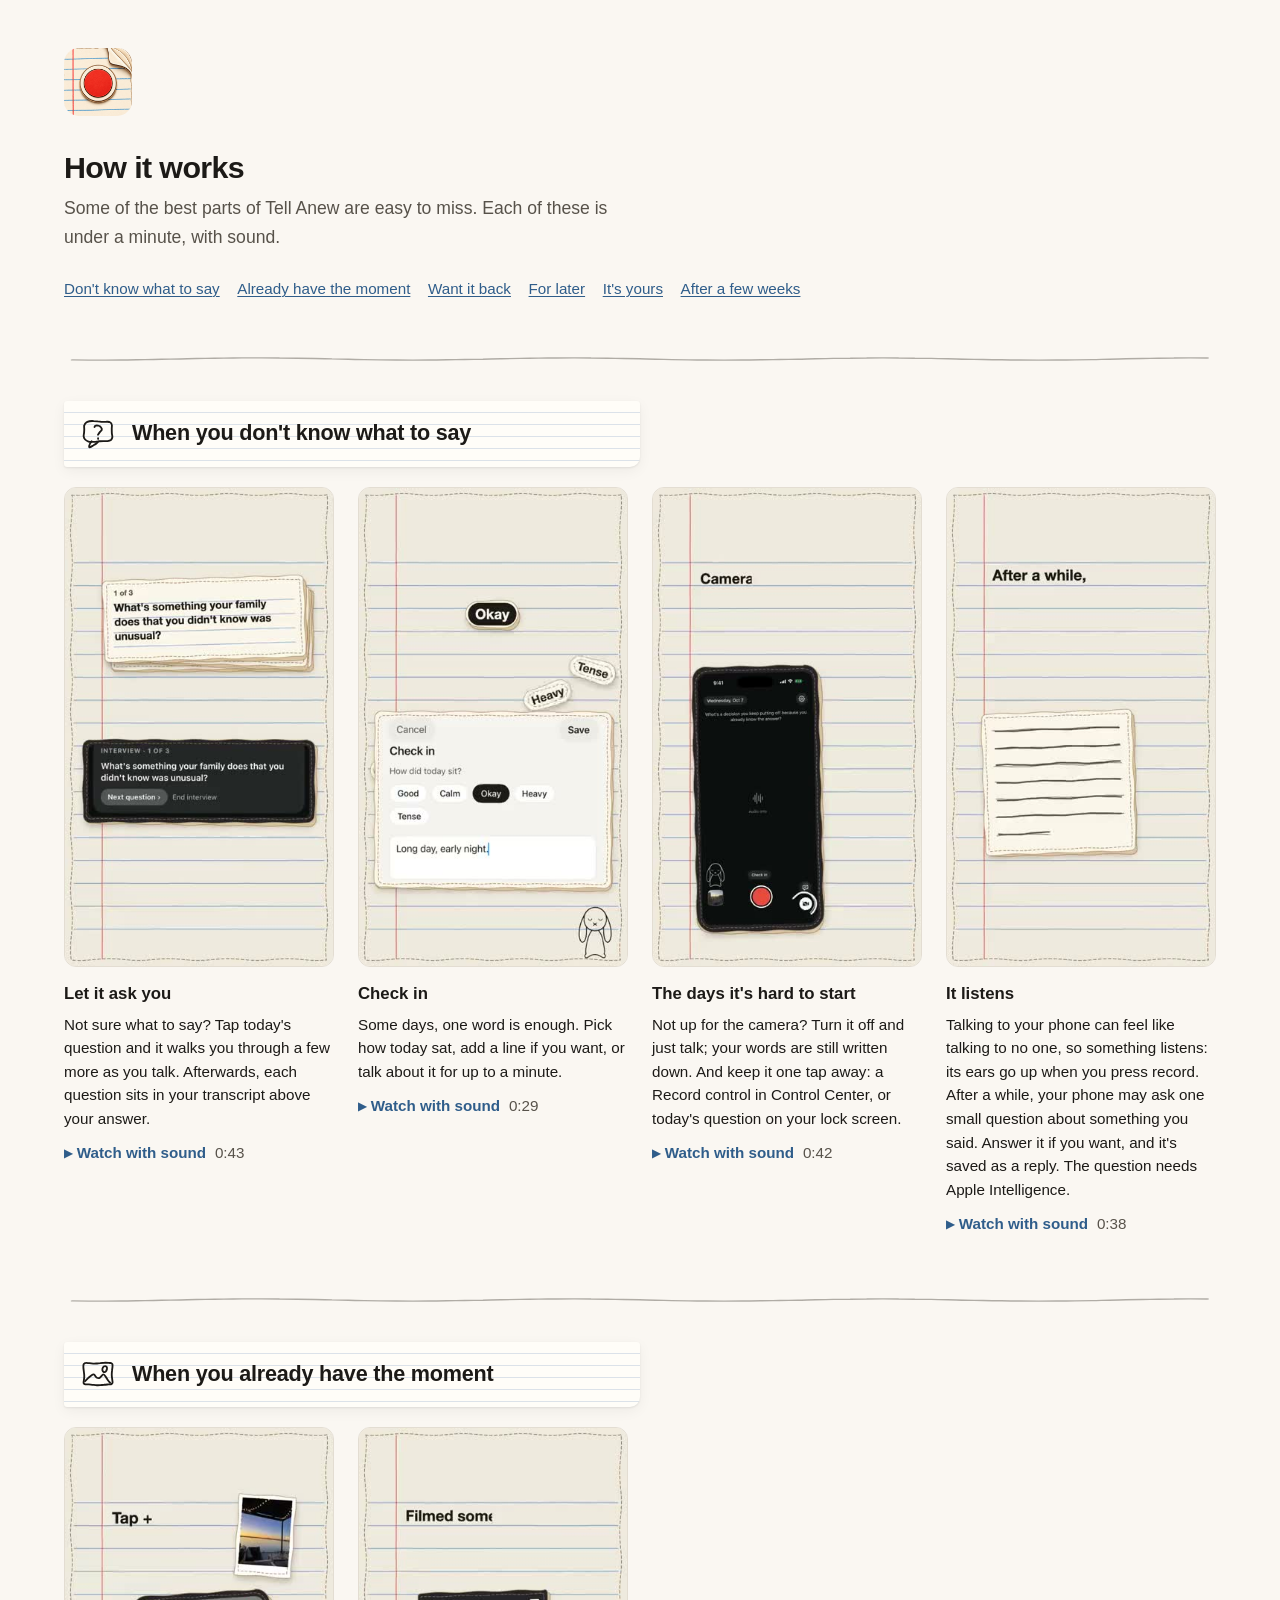
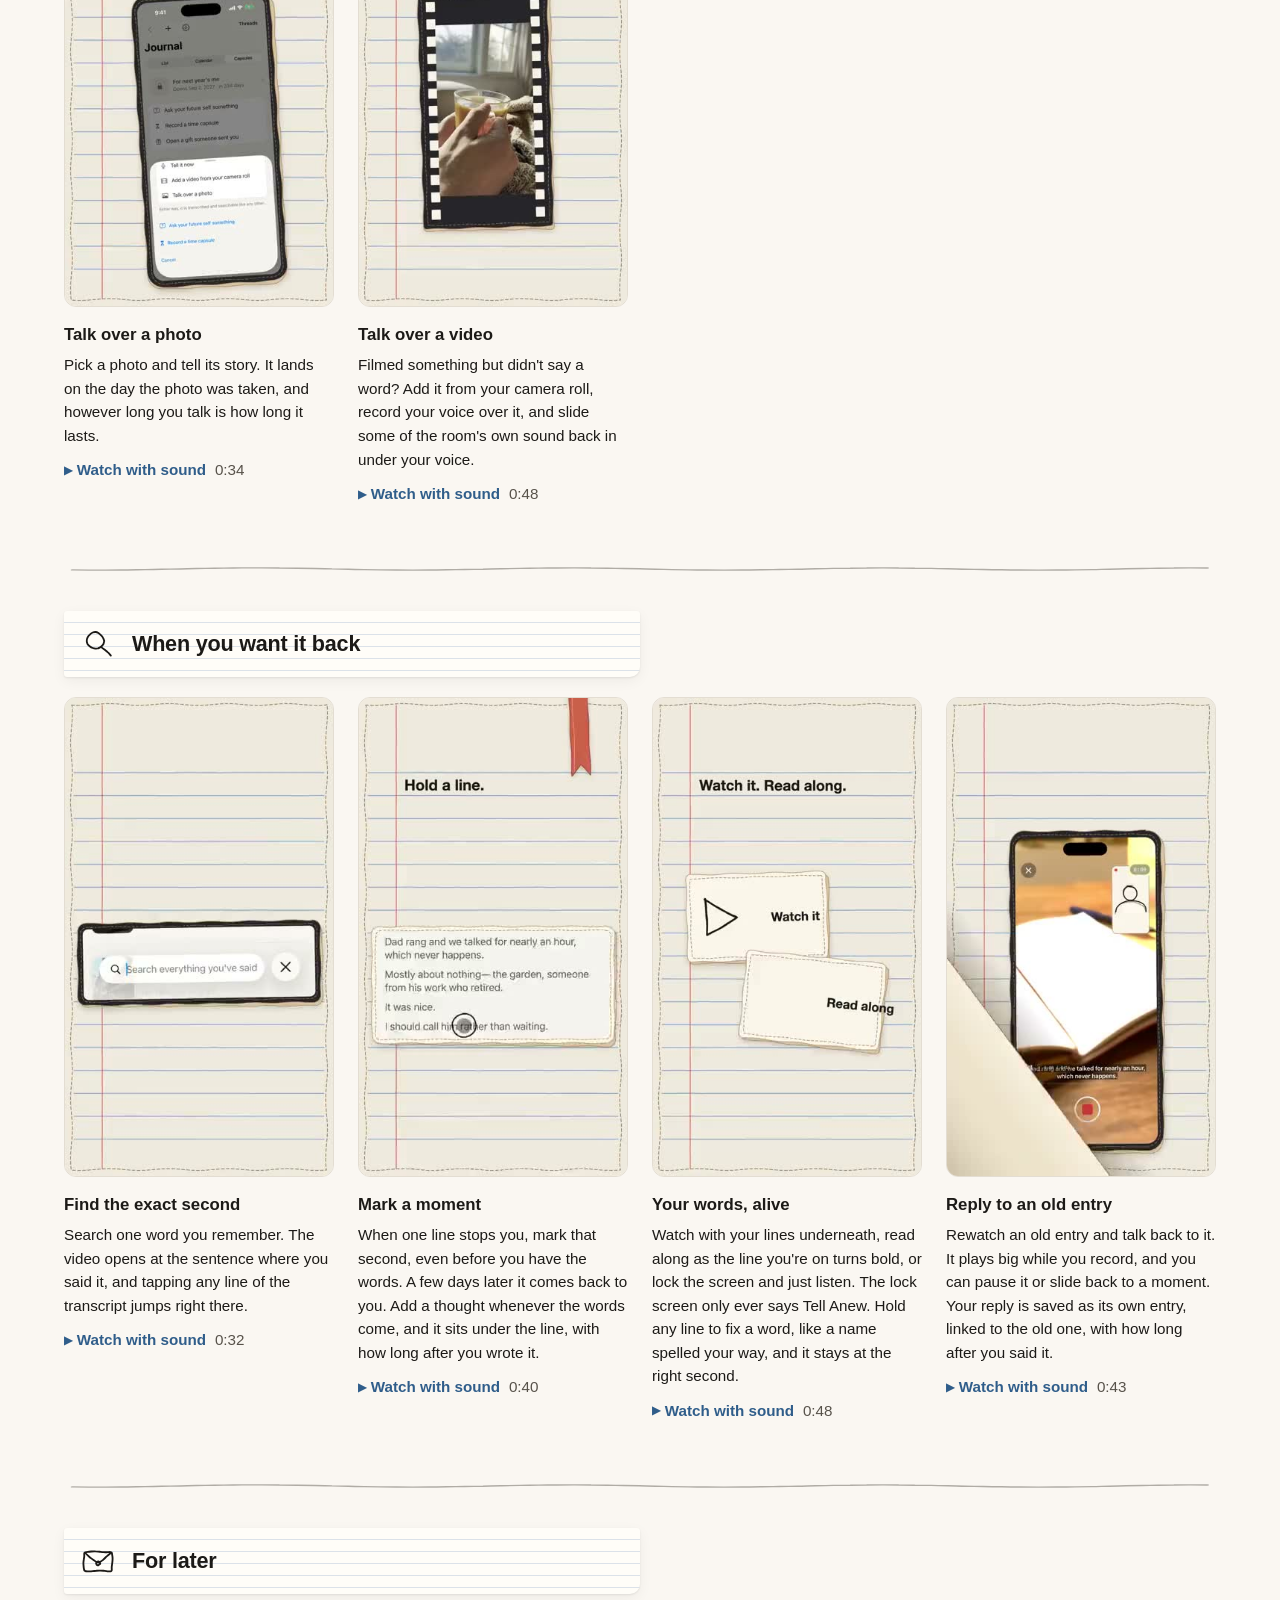
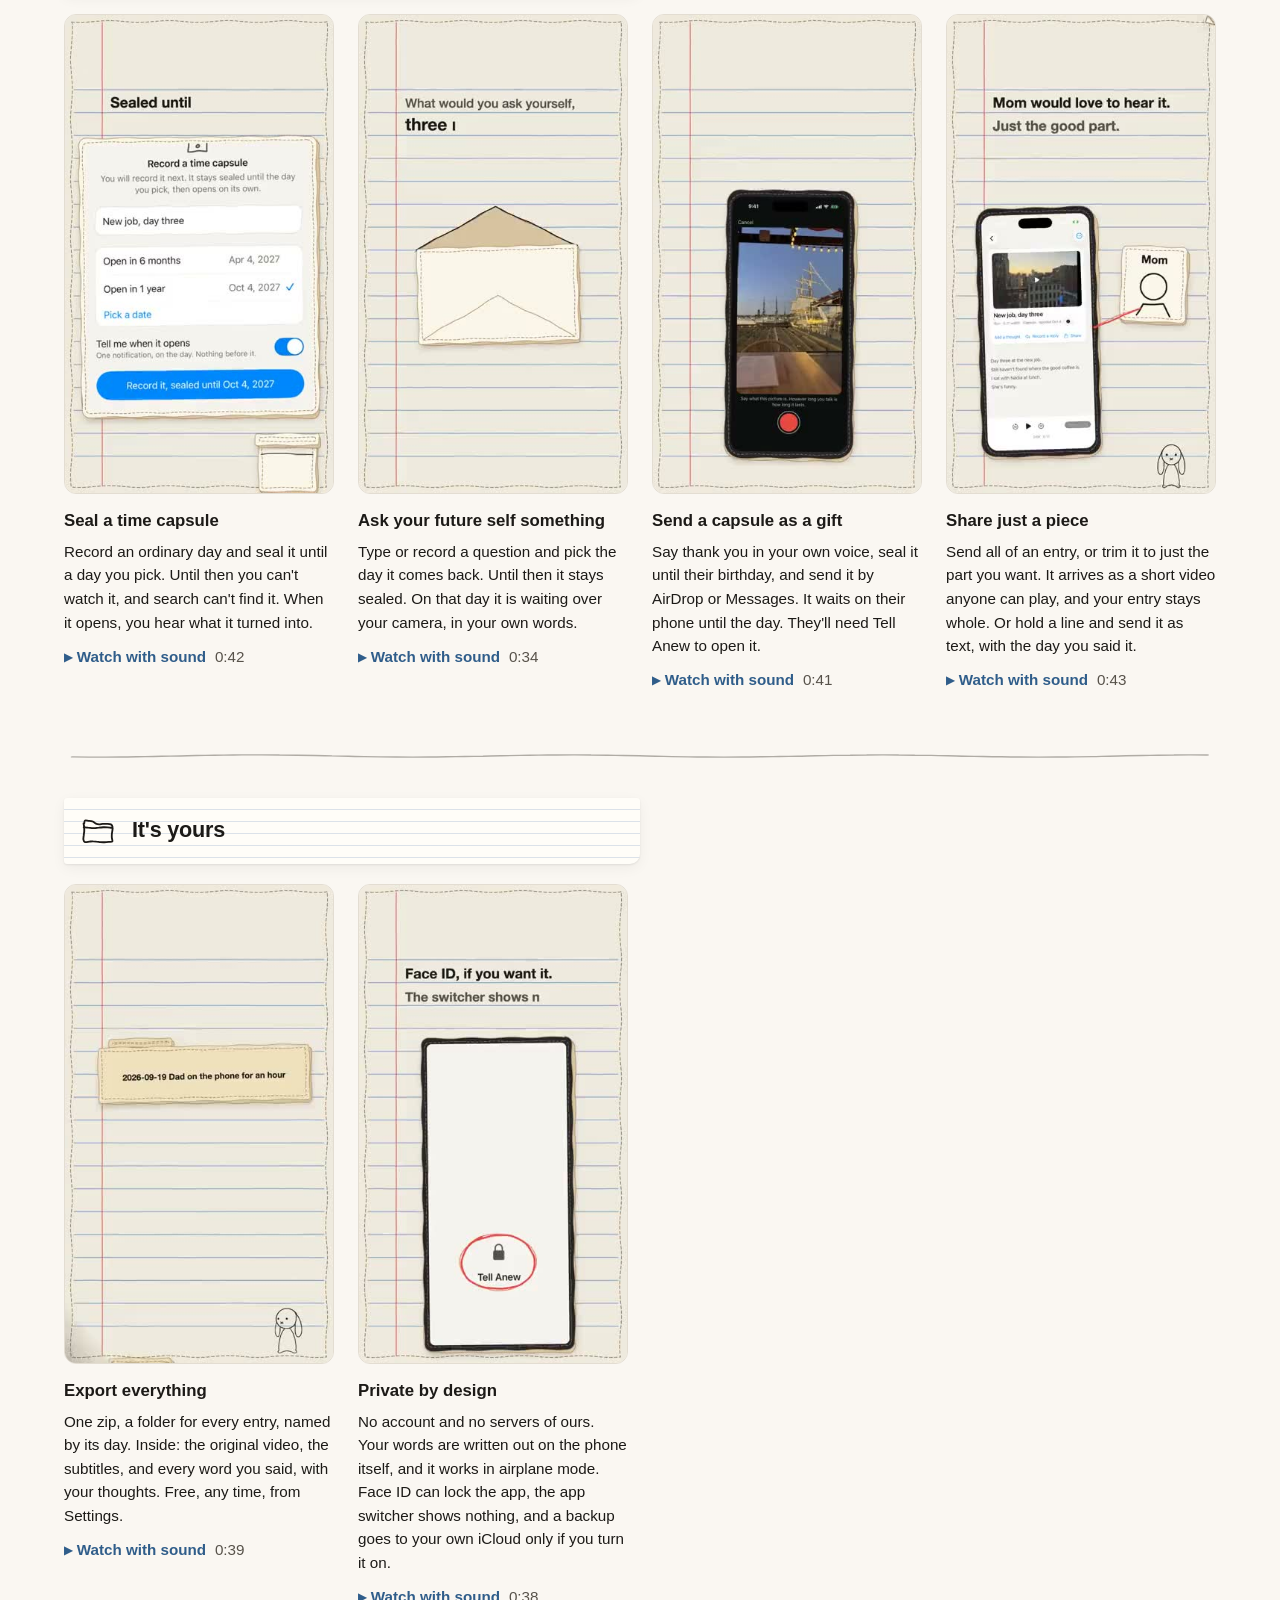
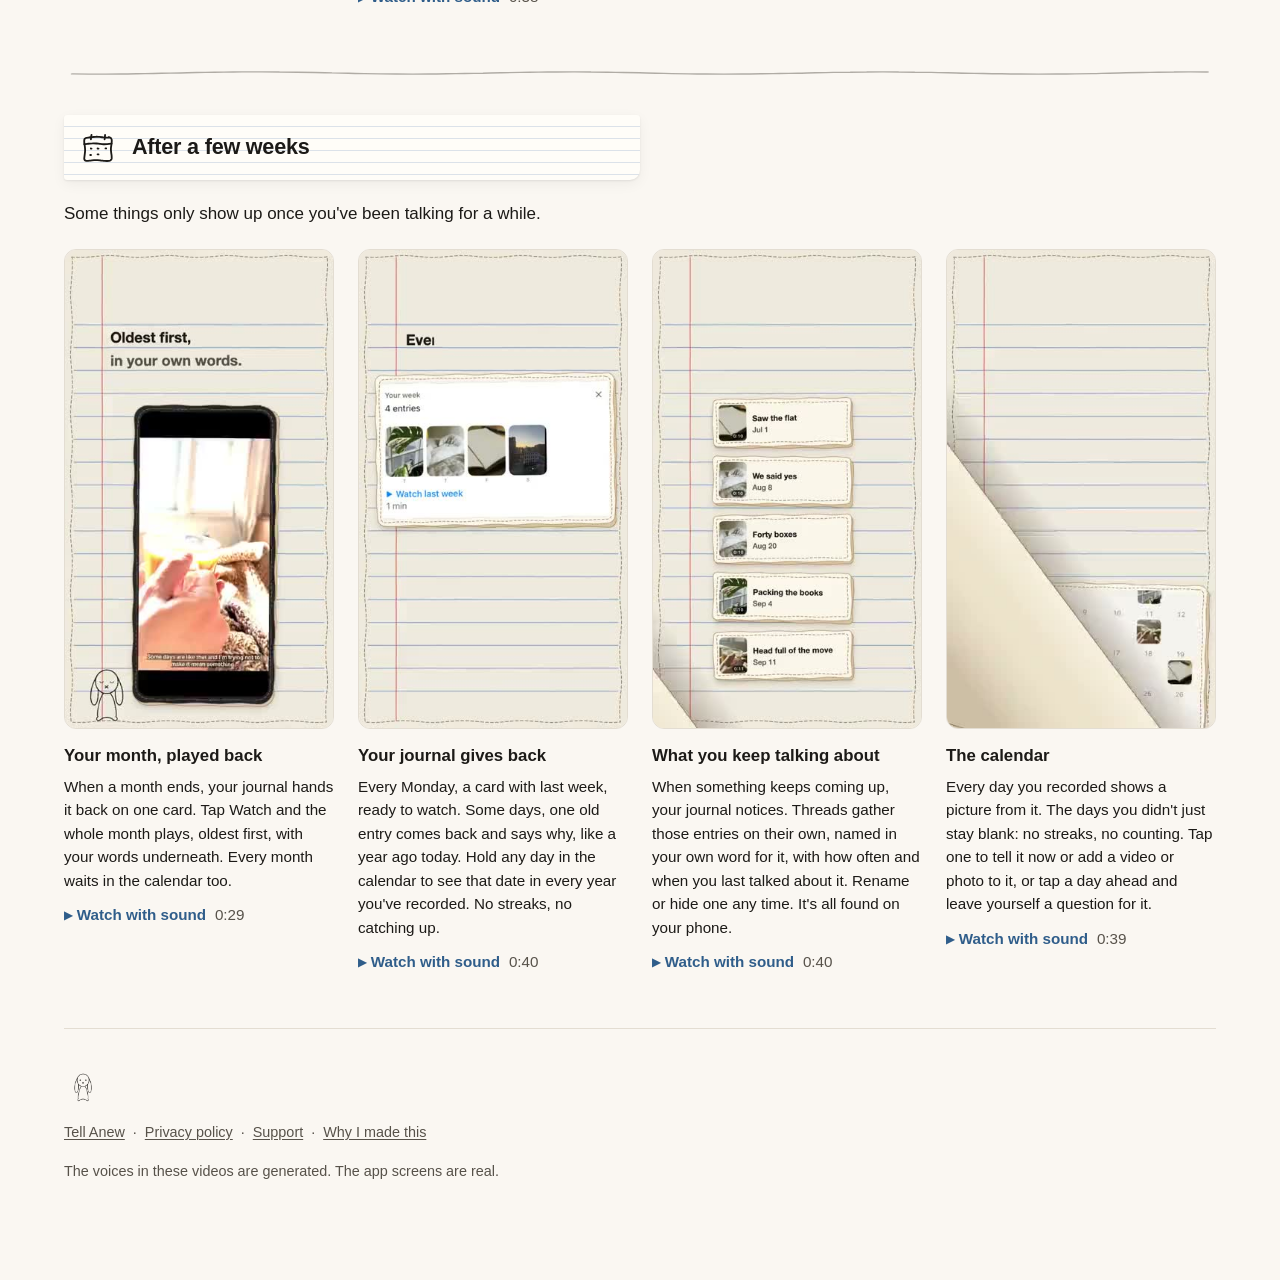
==== commit b5655bf0: "Site icon: the app's current cut-paper icon, with its dark version The site still showed the July ic" ====
--- a/how-it-works/index.html
+++ b/how-it-works/index.html
@@ -6,13 +6,14 @@
 <title>How it works: Tell Anew</title>
 <meta name="description" content="Short videos showing what Tell Anew can do: search your own words, answer questions, check in, talk over photos and videos, and ask your future self something.">
 <link rel="stylesheet" href="/style.css">
-<link rel="icon" href="/icon.png">
-<link rel="apple-touch-icon" href="/icon.png">
+<link rel="icon" href="/favicon.png">
+<link rel="icon" href="/favicon-dark.png" media="(prefers-color-scheme: dark)">
+<link rel="apple-touch-icon" href="/apple-touch-icon.png">
 </head>
 <body>
 
 <header class="site">
-  <a href="/"><img src="/icon.png" alt="Tell Anew"></a>
+  <a href="/"><picture><source srcset="/icon-dark.png" media="(prefers-color-scheme: dark)"><img src="/icon.png" alt="Tell Anew"></picture></a>
 </header>
 
 <main class="wide">
--- a/style.css
+++ b/style.css
@@ -52,6 +52,8 @@
   padding: 3rem 0 2rem;
 }
 
+header.site picture { display: block; flex: 0 0 auto; }
+
 header.site img {
   width: 68px;
   height: 68px;
@@ -361,7 +363,7 @@
   font-size: 0.9rem;
 }
 
-/* ---- Prototype: moving pictures (not live) ----
+/* ---- Moving pictures ----
    Each feature shows six silent seconds of its own video, looping. The full
    video with sound sits one tap away in <details>. No script involved:
    anyone who asks their device for less motion gets the still instead. */
@@ -504,7 +506,7 @@
   .feature .full video { max-width: none; }
 }
 
-/* ---- Prototype: drawn marks, defined sections, the rabbit (not live) ----
+/* ---- Drawn marks, defined sections, the rabbit ----
    The pen voice from the videos, on the page itself. DESIGN.md rule 10 gives
    paper-craft to marketing; rule 11's doodle register: the rest state is the
    finished drawing, and motion is only added on top. */
@@ -578,12 +580,12 @@
 .group.part > .sect-head { margin-top: 0; }
 
 /* The ink loop the videos draw around a word. */
-.ink-circle { position: relative; white-space: nowrap; margin: 0 0.18em 0 0.12em; }
+.ink-circle { position: relative; white-space: nowrap; margin: 0 0.3em 0 0.18em; }
 .ink-circle::after {
   content: "";
   position: absolute;
   left: -0.3em;
-  right: -0.22em;
+  right: -0.34em;
   top: -0.06em;
   bottom: -0.14em;
   background: currentColor;
